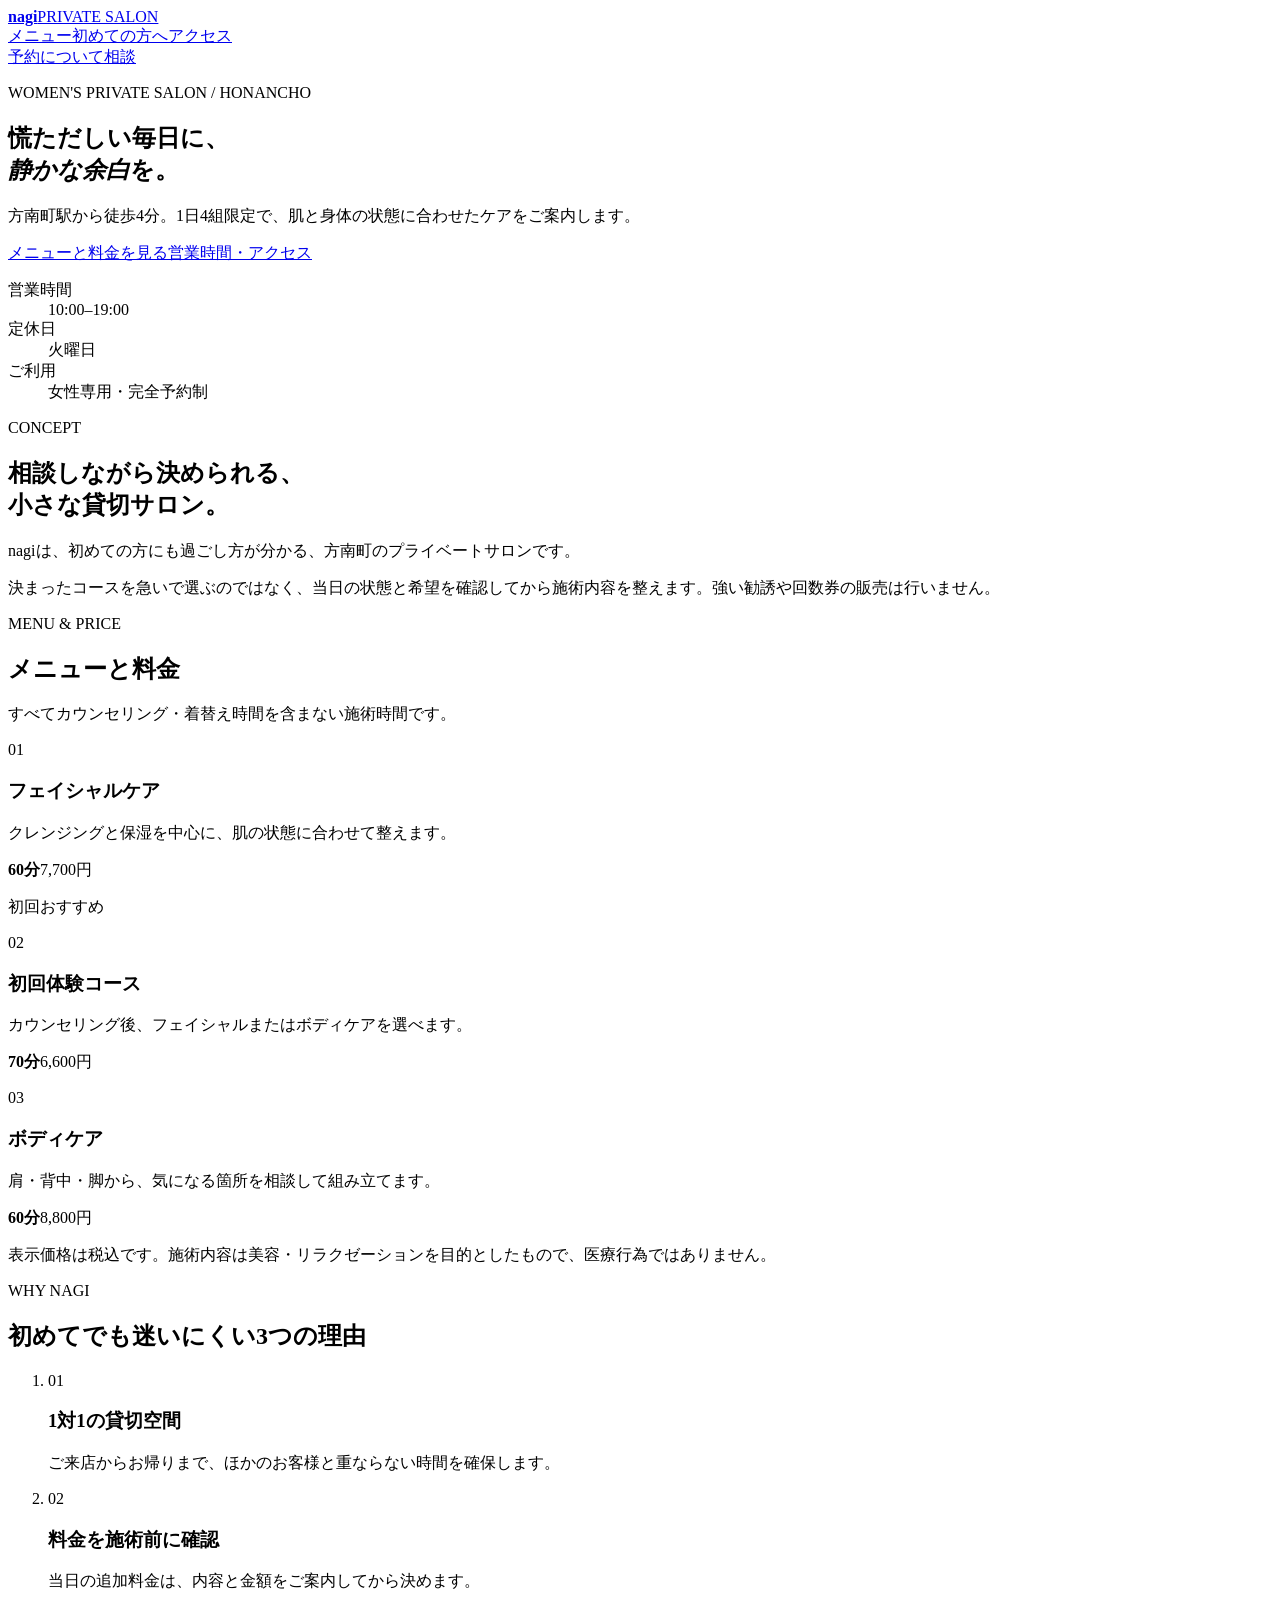
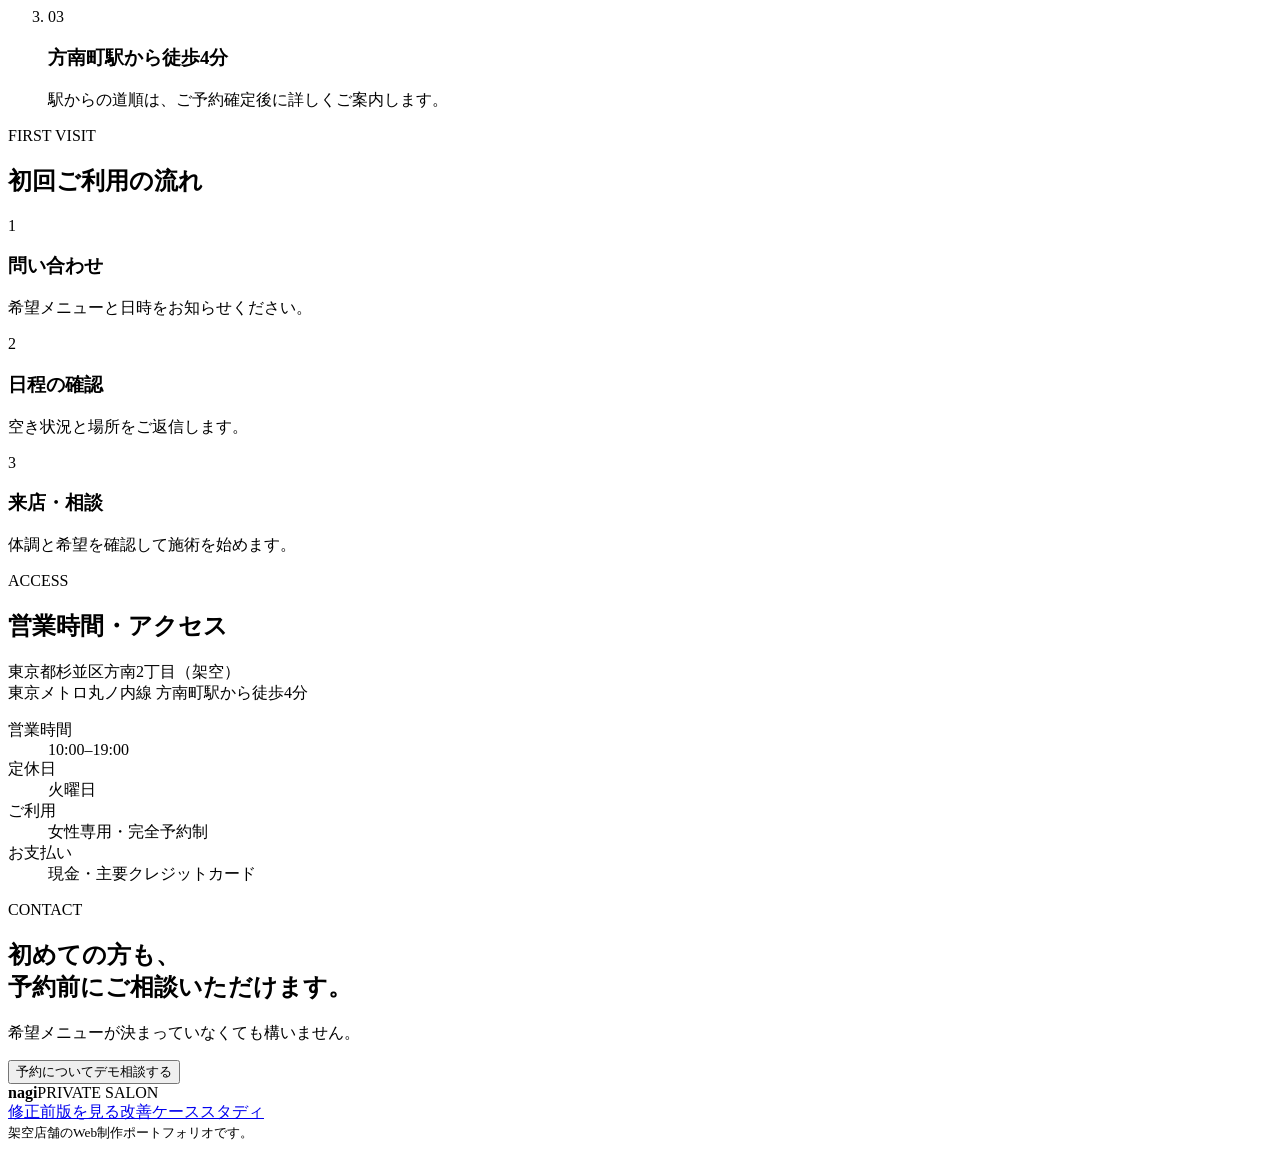
==== index.html @ 30ac1505 "Add index.html" ====
<!doctype html>
<html lang="ja">
<head>
  <meta charset="utf-8">
  <meta name="viewport" content="width=device-width,initial-scale=1">
  <meta name="description" content="方南町の女性専用プライベートサロン nagi。フェイシャルとボディケアを完全予約制で提供する架空店舗サイトです。">
  <title>nagi｜方南町のプライベートサロン</title>
  <link rel="stylesheet" href="style.css">
</head>
<body>
  <header class="site-header">
    <a class="logo" href="#top"><strong>nagi</strong><span>PRIVATE SALON</span></a>
    <nav aria-label="メインメニュー"><a href="#menu">メニュー</a><a href="#first">初めての方へ</a><a href="#access">アクセス</a></nav>
    <a class="header-cta" href="#contact">予約について相談</a>
  </header>

  <main id="top">
    <section class="hero">
      <div class="hero-copy">
        <p class="eyebrow">WOMEN'S PRIVATE SALON / HONANCHO</p>
        <h1>慌ただしい毎日に、<br><em>静かな余白</em>を。</h1>
        <p class="hero-lead">方南町駅から徒歩4分。1日4組限定で、肌と身体の状態に合わせたケアをご案内します。</p>
        <div class="hero-actions"><a class="button primary" href="#menu">メニューと料金を見る</a><a class="text-link" href="#access">営業時間・アクセス</a></div>
        <dl class="quick-info"><div><dt>営業時間</dt><dd>10:00–19:00</dd></div><div><dt>定休日</dt><dd>火曜日</dd></div><div><dt>ご利用</dt><dd>女性専用・完全予約制</dd></div></dl>
      </div>
      <div class="hero-art" role="img" aria-label="柔らかな布と植物をイメージした抽象的な装飾"><span class="leaf leaf-a"></span><span class="leaf leaf-b"></span><span class="sun"></span></div>
    </section>

    <section class="section intro" id="concept">
      <div><p class="section-label">CONCEPT</p><h2>相談しながら決められる、<br>小さな貸切サロン。</h2></div>
      <div><p class="lead">nagiは、初めての方にも過ごし方が分かる、方南町のプライベートサロンです。</p><p>決まったコースを急いで選ぶのではなく、当日の状態と希望を確認してから施術内容を整えます。強い勧誘や回数券の販売は行いません。</p></div>
    </section>

    <section class="section menu-section" id="menu">
      <div class="section-head"><p class="section-label">MENU &amp; PRICE</p><h2>メニューと料金</h2><p>すべてカウンセリング・着替え時間を含まない施術時間です。</p></div>
      <div class="menu-grid">
        <article><p class="number">01</p><h3>フェイシャルケア</h3><p>クレンジングと保湿を中心に、肌の状態に合わせて整えます。</p><div class="price"><strong>60分</strong><span>7,700円</span></div></article>
        <article class="featured"><p class="badge">初回おすすめ</p><p class="number">02</p><h3>初回体験コース</h3><p>カウンセリング後、フェイシャルまたはボディケアを選べます。</p><div class="price"><strong>70分</strong><span>6,600円</span></div></article>
        <article><p class="number">03</p><h3>ボディケア</h3><p>肩・背中・脚から、気になる箇所を相談して組み立てます。</p><div class="price"><strong>60分</strong><span>8,800円</span></div></article>
      </div>
      <p class="note">表示価格は税込です。施術内容は美容・リラクゼーションを目的としたもので、医療行為ではありません。</p>
    </section>

    <section class="section reasons" id="reasons">
      <div class="section-head"><p class="section-label">WHY NAGI</p><h2>初めてでも迷いにくい3つの理由</h2></div>
      <ol><li><span>01</span><div><h3>1対1の貸切空間</h3><p>ご来店からお帰りまで、ほかのお客様と重ならない時間を確保します。</p></div></li><li><span>02</span><div><h3>料金を施術前に確認</h3><p>当日の追加料金は、内容と金額をご案内してから決めます。</p></div></li><li><span>03</span><div><h3>方南町駅から徒歩4分</h3><p>駅からの道順は、ご予約確定後に詳しくご案内します。</p></div></li></ol>
    </section>

    <section class="section first" id="first">
      <div class="section-head"><p class="section-label">FIRST VISIT</p><h2>初回ご利用の流れ</h2></div>
      <div class="steps"><article><span>1</span><h3>問い合わせ</h3><p>希望メニューと日時をお知らせください。</p></article><article><span>2</span><h3>日程の確認</h3><p>空き状況と場所をご返信します。</p></article><article><span>3</span><h3>来店・相談</h3><p>体調と希望を確認して施術を始めます。</p></article></div>
    </section>

    <section class="section access" id="access">
      <div><p class="section-label">ACCESS</p><h2>営業時間・アクセス</h2><p>東京都杉並区方南2丁目（架空）<br>東京メトロ丸ノ内線 方南町駅から徒歩4分</p></div>
      <dl><div><dt>営業時間</dt><dd>10:00–19:00</dd></div><div><dt>定休日</dt><dd>火曜日</dd></div><div><dt>ご利用</dt><dd>女性専用・完全予約制</dd></div><div><dt>お支払い</dt><dd>現金・主要クレジットカード</dd></div></dl>
    </section>

    <section class="contact" id="contact">
      <p class="section-label">CONTACT</p><h2>初めての方も、<br>予約前にご相談いただけます。</h2><p>希望メニューが決まっていなくても構いません。</p><button type="button" class="button primary" onclick="document.getElementById('demo-note').hidden=false">予約についてデモ相談する</button><p id="demo-note" class="demo-note" hidden>これはポートフォリオ用のデモです。送信・保存・予約確定は行われません。</p>
    </section>
  </main>
  <footer><div><strong>nagi</strong><span>PRIVATE SALON</span></div><nav aria-label="制作ページ"><a href="before/">修正前版を見る</a><a href="case-study.html">改善ケーススタディ</a></nav><small>架空店舗のWeb制作ポートフォリオです。</small></footer>
</body>
</html>
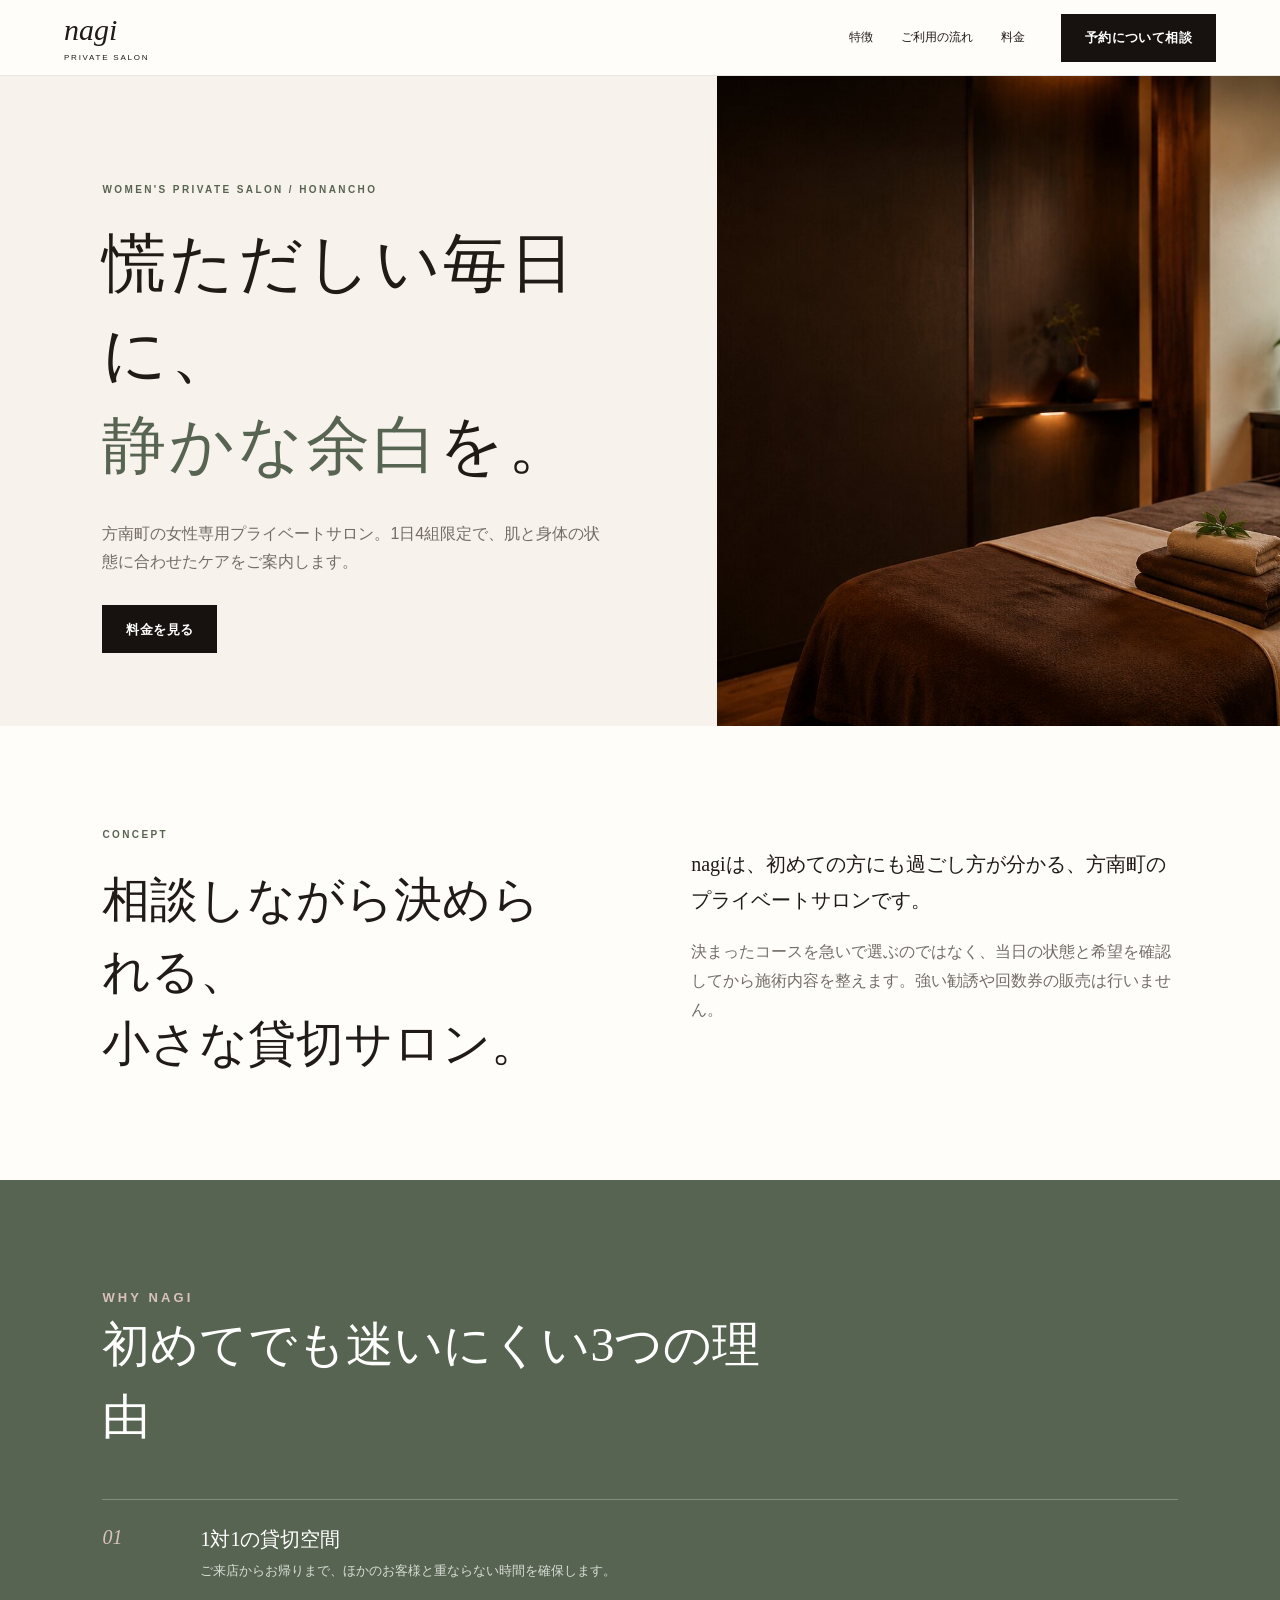
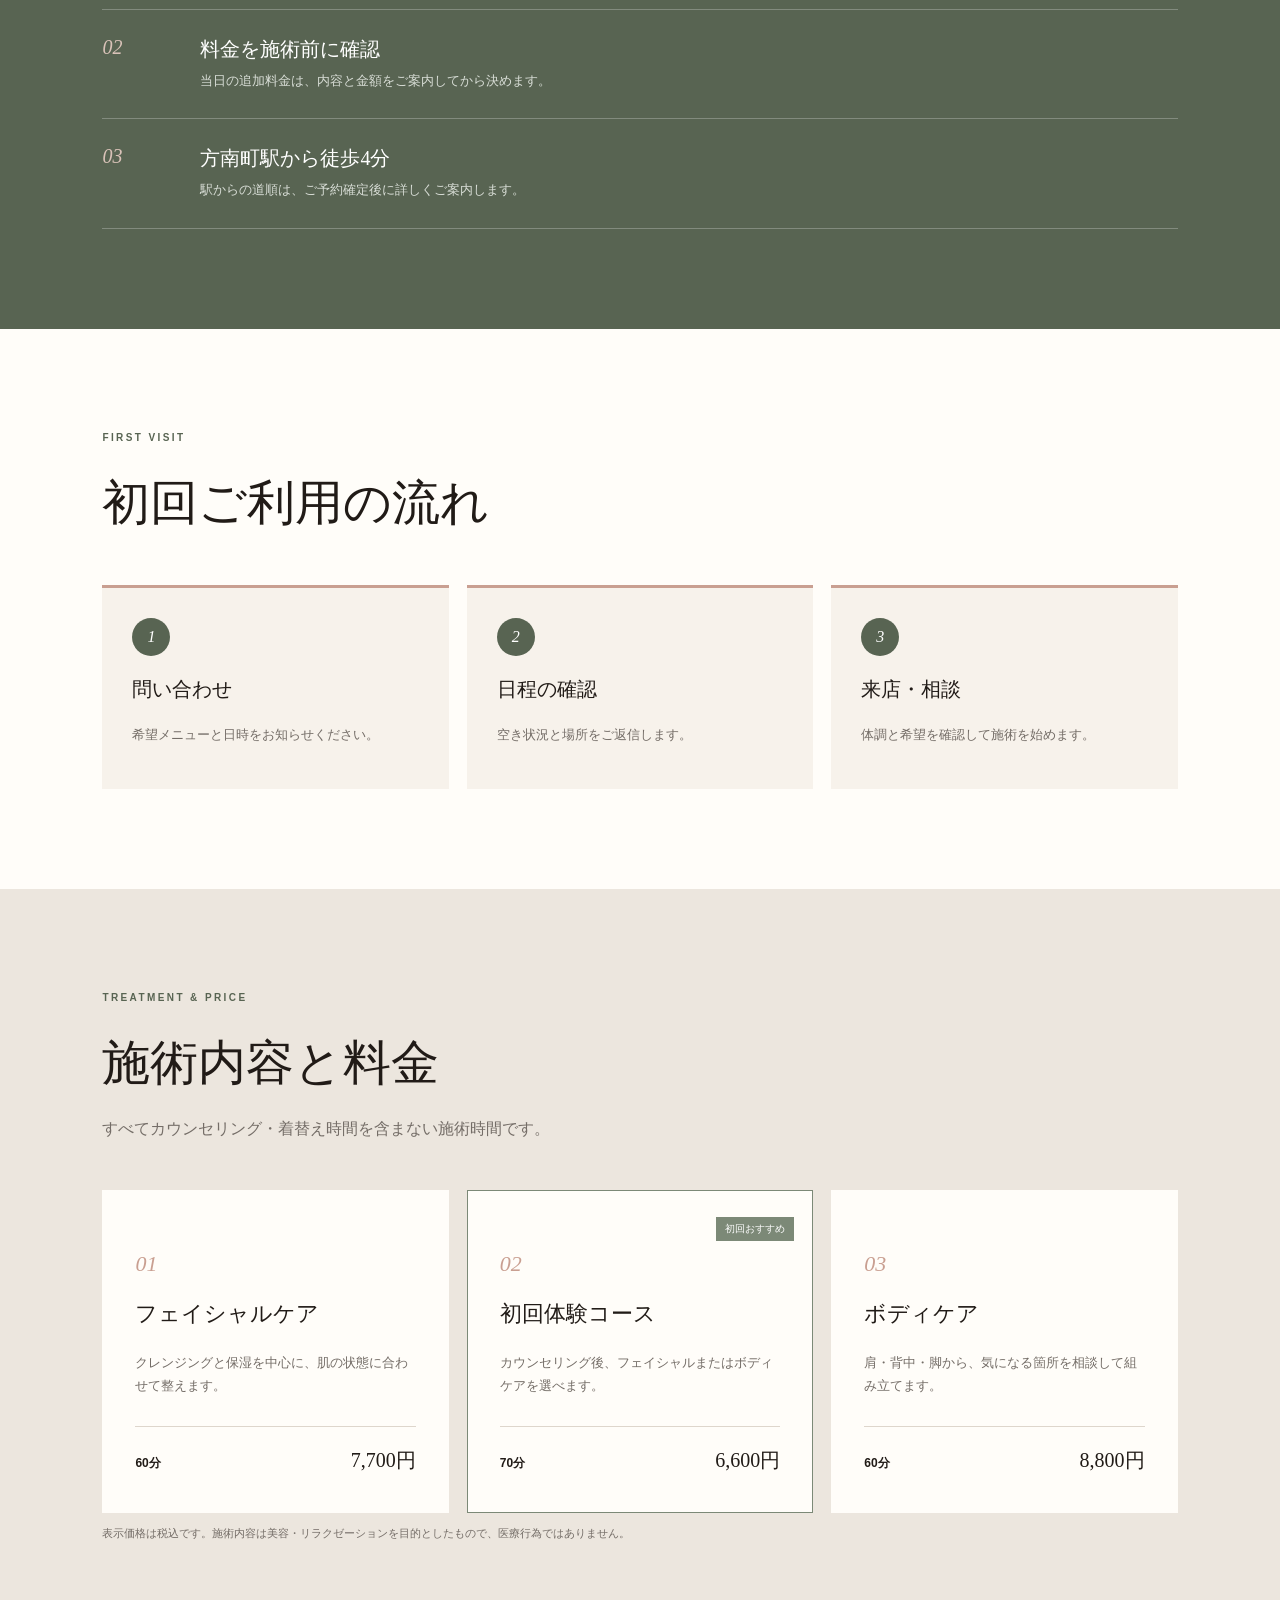
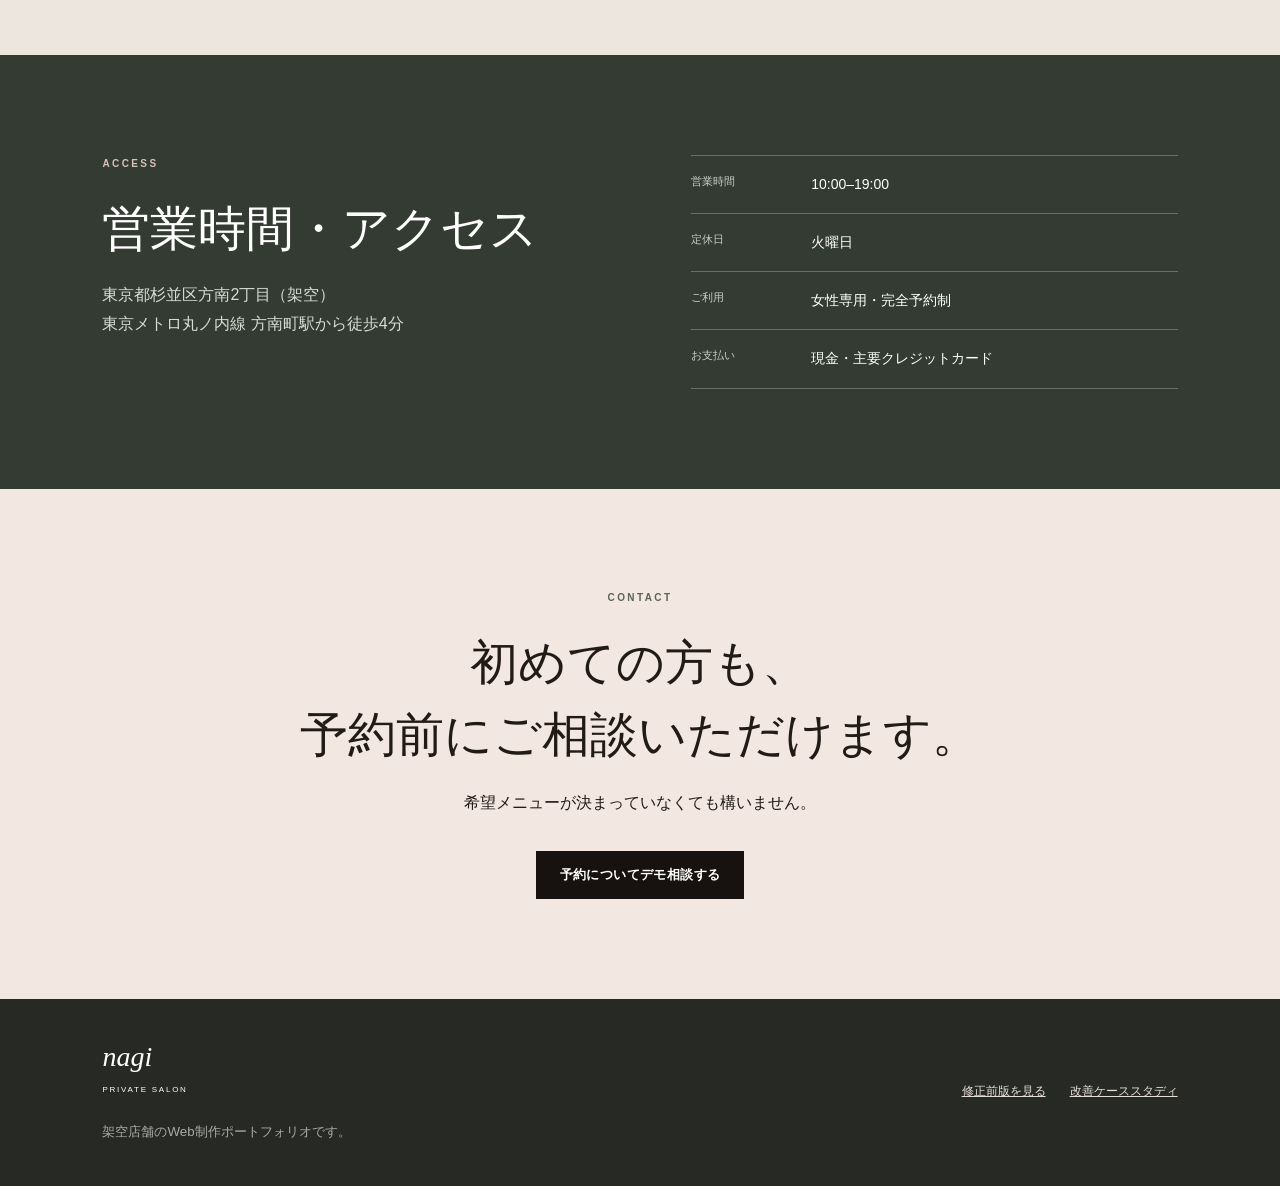
==== commit 26aff7c2: "Refine hero and page flow" ====
--- a/index.html
+++ b/index.html
@@ -10,7 +10,7 @@
 <body>
   <header class="site-header">
     <a class="logo" href="#top"><strong>nagi</strong><span>PRIVATE SALON</span></a>
-    <nav aria-label="メインメニュー"><a href="#menu">メニュー</a><a href="#first">初めての方へ</a><a href="#access">アクセス</a></nav>
+    <nav aria-label="ページ内メニュー"><a href="#reasons">特徴</a><a href="#first">ご利用の流れ</a><a href="#menu">料金</a></nav>
     <a class="header-cta" href="#contact">予約について相談</a>
   </header>
 
@@ -19,26 +19,15 @@
       <div class="hero-copy">
         <p class="eyebrow">WOMEN'S PRIVATE SALON / HONANCHO</p>
         <h1>慌ただしい毎日に、<br><em>静かな余白</em>を。</h1>
-        <p class="hero-lead">方南町駅から徒歩4分。1日4組限定で、肌と身体の状態に合わせたケアをご案内します。</p>
-        <div class="hero-actions"><a class="button primary" href="#menu">メニューと料金を見る</a><a class="text-link" href="#access">営業時間・アクセス</a></div>
-        <dl class="quick-info"><div><dt>営業時間</dt><dd>10:00–19:00</dd></div><div><dt>定休日</dt><dd>火曜日</dd></div><div><dt>ご利用</dt><dd>女性専用・完全予約制</dd></div></dl>
+        <p class="hero-lead">方南町の女性専用プライベートサロン。1日4組限定で、肌と身体の状態に合わせたケアをご案内します。</p>
+        <div class="hero-actions"><a class="button primary" href="#menu">料金を見る</a></div>
       </div>
-      <div class="hero-art" role="img" aria-label="柔らかな布と植物をイメージした抽象的な装飾"><span class="leaf leaf-a"></span><span class="leaf leaf-b"></span><span class="sun"></span></div>
+      <div class="hero-art" role="img" aria-label="濃い茶色を基調とした、施術ベッドのある静かな個室サロン"></div>
     </section>
 
     <section class="section intro" id="concept">
       <div><p class="section-label">CONCEPT</p><h2>相談しながら決められる、<br>小さな貸切サロン。</h2></div>
       <div><p class="lead">nagiは、初めての方にも過ごし方が分かる、方南町のプライベートサロンです。</p><p>決まったコースを急いで選ぶのではなく、当日の状態と希望を確認してから施術内容を整えます。強い勧誘や回数券の販売は行いません。</p></div>
-    </section>
-
-    <section class="section menu-section" id="menu">
-      <div class="section-head"><p class="section-label">MENU &amp; PRICE</p><h2>メニューと料金</h2><p>すべてカウンセリング・着替え時間を含まない施術時間です。</p></div>
-      <div class="menu-grid">
-        <article><p class="number">01</p><h3>フェイシャルケア</h3><p>クレンジングと保湿を中心に、肌の状態に合わせて整えます。</p><div class="price"><strong>60分</strong><span>7,700円</span></div></article>
-        <article class="featured"><p class="badge">初回おすすめ</p><p class="number">02</p><h3>初回体験コース</h3><p>カウンセリング後、フェイシャルまたはボディケアを選べます。</p><div class="price"><strong>70分</strong><span>6,600円</span></div></article>
-        <article><p class="number">03</p><h3>ボディケア</h3><p>肩・背中・脚から、気になる箇所を相談して組み立てます。</p><div class="price"><strong>60分</strong><span>8,800円</span></div></article>
-      </div>
-      <p class="note">表示価格は税込です。施術内容は美容・リラクゼーションを目的としたもので、医療行為ではありません。</p>
     </section>
 
     <section class="section reasons" id="reasons">
@@ -49,6 +38,16 @@
     <section class="section first" id="first">
       <div class="section-head"><p class="section-label">FIRST VISIT</p><h2>初回ご利用の流れ</h2></div>
       <div class="steps"><article><span>1</span><h3>問い合わせ</h3><p>希望メニューと日時をお知らせください。</p></article><article><span>2</span><h3>日程の確認</h3><p>空き状況と場所をご返信します。</p></article><article><span>3</span><h3>来店・相談</h3><p>体調と希望を確認して施術を始めます。</p></article></div>
+    </section>
+
+    <section class="section menu-section" id="menu">
+      <div class="section-head"><p class="section-label">TREATMENT &amp; PRICE</p><h2>施術内容と料金</h2><p>すべてカウンセリング・着替え時間を含まない施術時間です。</p></div>
+      <div class="menu-grid">
+        <article><p class="number">01</p><h3>フェイシャルケア</h3><p>クレンジングと保湿を中心に、肌の状態に合わせて整えます。</p><div class="price"><strong>60分</strong><span>7,700円</span></div></article>
+        <article class="featured"><p class="badge">初回おすすめ</p><p class="number">02</p><h3>初回体験コース</h3><p>カウンセリング後、フェイシャルまたはボディケアを選べます。</p><div class="price"><strong>70分</strong><span>6,600円</span></div></article>
+        <article><p class="number">03</p><h3>ボディケア</h3><p>肩・背中・脚から、気になる箇所を相談して組み立てます。</p><div class="price"><strong>60分</strong><span>8,800円</span></div></article>
+      </div>
+      <p class="note">表示価格は税込です。施術内容は美容・リラクゼーションを目的としたもので、医療行為ではありません。</p>
     </section>
 
     <section class="section access" id="access">
--- a/style.css
+++ b/style.css
@@ -0,0 +1,113 @@
+:root{--ink:#211b17;--cream:#f7f2eb;--paper:#fffdf9;--sage:#7c8977;--sage-dark:#586452;--rose:#c99f91;--line:#ded6cc;--muted:#746d67;--black:#17120f}
+*{box-sizing:border-box}
+html{scroll-behavior:smooth}
+body{margin:0;color:var(--ink);background:var(--paper);font-family:-apple-system,BlinkMacSystemFont,"Hiragino Sans","Yu Gothic",sans-serif;line-height:1.8}
+a{color:inherit}
+.site-header{height:76px;padding:0 5vw;display:flex;align-items:center;gap:36px;border-bottom:1px solid rgba(47,42,39,.1);background:rgba(255,253,249,.94);position:relative;z-index:10}
+.logo{text-decoration:none;line-height:1}
+.logo strong{display:block;font:italic 30px Georgia,serif}
+.logo span,footer span{font-size:8px;letter-spacing:.22em}
+.site-header nav{display:flex;gap:28px;margin-left:auto}
+.site-header nav a{text-decoration:none;font-size:12px}
+.header-cta,.button{display:inline-flex;align-items:center;justify-content:center;min-height:48px;padding:12px 24px;border:0;text-decoration:none;font-weight:700;font-size:13px;letter-spacing:.03em;cursor:pointer}
+.header-cta{background:var(--black);color:#fff}
+.hero{min-height:650px;display:grid;grid-template-columns:56% 44%;background:var(--cream)}
+.hero-copy{padding:105px 8vw 72px}
+.eyebrow,.section-label{margin:0 0 20px;color:var(--sage-dark);font-size:10px;font-weight:700;letter-spacing:.24em}
+.hero h1{margin:0;font:400 clamp(40px,5vw,68px)/1.42 Georgia,"Yu Mincho",serif;letter-spacing:.04em}
+.hero h1 em{color:var(--sage-dark);font-style:normal}
+.hero-lead{max-width:610px;margin:28px 0;color:var(--muted)}
+.hero-actions{display:flex;align-items:center;gap:24px}
+.primary{background:var(--black);color:#fff}
+.primary:hover{background:#000}
+.primary:focus-visible,.header-cta:focus-visible{outline:3px solid var(--rose);outline-offset:3px}
+.text-link{font-size:13px;text-underline-offset:5px}
+.quick-info{display:flex;gap:0;margin:50px 0 0;border-top:1px solid var(--line)}
+.quick-info div{padding:18px 28px 0 0;margin-right:28px;border-right:1px solid var(--line)}
+.quick-info div:last-child{border:0}
+.quick-info dt{font-size:10px;color:var(--muted)}
+.quick-info dd{margin:2px 0;font-size:13px;font-weight:700}
+.hero-art{position:relative;overflow:hidden;background:#2a160d url("assets/hero-salon-v2.jpg") center/cover no-repeat}
+.section{padding:100px 8vw}
+.intro{display:grid;grid-template-columns:1fr 1fr;gap:8vw;background:var(--paper)}
+h2{margin:0;font:400 clamp(31px,4vw,48px)/1.5 Georgia,"Yu Mincho",serif}
+.intro .lead{font-size:20px;font-family:Georgia,"Yu Mincho",serif}
+.intro p:last-child{color:var(--muted)}
+.section-head{max-width:700px;margin-bottom:46px}
+.section-head>p:last-child{color:var(--muted)}
+.menu-section{background:#ece6de}
+.menu-grid{display:grid;grid-template-columns:repeat(3,1fr);gap:18px}
+.menu-grid article{position:relative;background:var(--paper);padding:38px 32px;border:1px solid transparent}
+.menu-grid article.featured{border-color:var(--sage)}
+.number{color:var(--rose);font:italic 22px Georgia,serif}
+.menu-grid h3{font:400 22px Georgia,"Yu Mincho",serif}
+.menu-grid article>p:not(.number,.badge){font-size:13px;color:var(--muted)}
+.badge{position:absolute;right:18px;top:16px;background:var(--sage);color:#fff;padding:3px 9px;font-size:10px}
+.price{display:flex;justify-content:space-between;align-items:baseline;margin-top:28px;padding-top:20px;border-top:1px solid var(--line)}
+.price strong{font-size:12px}
+.price span{font:20px Georgia,serif}
+.note{font-size:11px;color:var(--muted)}
+.reasons{background:var(--sage-dark);color:#fff}
+.reasons .section-label{color:#d9c2b8}
+.reasons ol{list-style:none;margin:0;padding:0;border-top:1px solid rgba(255,255,255,.25)}
+.reasons li{display:grid;grid-template-columns:70px 1fr;gap:28px;padding:26px 0;border-bottom:1px solid rgba(255,255,255,.25)}
+.reasons li>span{font:italic 20px Georgia,serif;color:#d9c2b8}
+.reasons h3{margin:0;font:20px Georgia,"Yu Mincho",serif}
+.reasons p{margin:6px 0 0;color:#d8ddd6;font-size:13px}
+.steps{display:grid;grid-template-columns:repeat(3,1fr);gap:18px}
+.steps article{padding:30px;border-top:3px solid var(--rose);background:var(--cream)}
+.steps span{display:grid;place-items:center;width:38px;height:38px;border-radius:50%;background:var(--sage-dark);color:#fff;font:italic 16px Georgia,serif}
+.steps h3{font:20px Georgia,"Yu Mincho",serif}
+.steps p{font-size:13px;color:var(--muted)}
+.access{display:grid;grid-template-columns:1fr 1fr;gap:8vw;background:#343b32;color:#fff}
+.access .section-label{color:#d8c2b8}
+.access p{color:#d7ddd4}
+.access dl{margin:0;border-top:1px solid #697165}
+.access dl div{display:grid;grid-template-columns:120px 1fr;padding:16px 0;border-bottom:1px solid #697165}
+.access dt{font-size:11px;color:#c8d0c4}
+.access dd{margin:0;font-size:14px}
+.contact{text-align:center;padding:100px 20px;background:#f2e7e1}
+.contact h2{margin-bottom:18px}
+.contact .button{margin-top:18px}
+.demo-note{max-width:520px;margin:18px auto 0;padding:12px;background:#fff;font-size:12px}
+.contact button{font-family:inherit}
+footer{padding:42px 8vw;background:#272925;color:#fff;display:grid;grid-template-columns:1fr auto;gap:18px;align-items:end}
+footer strong{display:block;font:italic 28px Georgia,serif}
+footer nav{display:flex;gap:24px}
+footer nav a{font-size:12px;color:#e6ded8}
+footer small{grid-column:1/-1;color:#aaa}
+
+@media(max-width:760px){.site-header{height:auto;min-height:70px;padding:14px 18px;gap:14px;flex-wrap:wrap}
+.logo strong{font-size:25px}
+.site-header nav{order:3;width:100%;justify-content:space-between;gap:12px;border-top:1px solid var(--line);padding-top:10px}
+.site-header nav a{font-size:11px}
+.header-cta{margin-left:auto;min-height:44px;padding:10px 13px;font-size:11px}
+.hero{display:block;min-height:0}
+.hero-copy{padding:70px 22px 55px}
+.hero h1{font-size:39px}
+.hero-lead{font-size:14px}
+.hero-actions{display:block}
+.hero-actions .button{width:auto;min-width:132px;min-height:48px;padding:11px 20px}
+.text-link{display:block;text-align:center;margin-top:16px}
+.quick-info{display:grid;grid-template-columns:1fr 1fr;margin-top:35px}
+.quick-info div{padding:13px 10px 0 0;margin:0 10px 0 0}
+.quick-info div:last-child{grid-column:1/-1;margin-top:12px}
+.hero-art{height:280px}
+.sun{width:190px;height:190px}
+.leaf{height:270px}
+.section{padding:72px 22px}
+.intro,.access{display:block}
+.intro>div+div{margin-top:35px}
+.intro .lead{font-size:18px}
+.section-head{margin-bottom:32px}
+.menu-grid,.steps{display:block}
+.menu-grid article,.steps article{margin-bottom:14px}
+.reasons li{grid-template-columns:42px 1fr;gap:12px}
+.access dl{margin-top:38px}
+.access dl div{grid-template-columns:95px 1fr}
+.contact{padding:72px 22px}
+.contact .button{width:100%;max-width:360px;min-height:52px}
+footer{display:block;padding:38px 22px}
+footer nav{display:grid;gap:10px;margin:24px 0}
+footer small{display:block}
+}
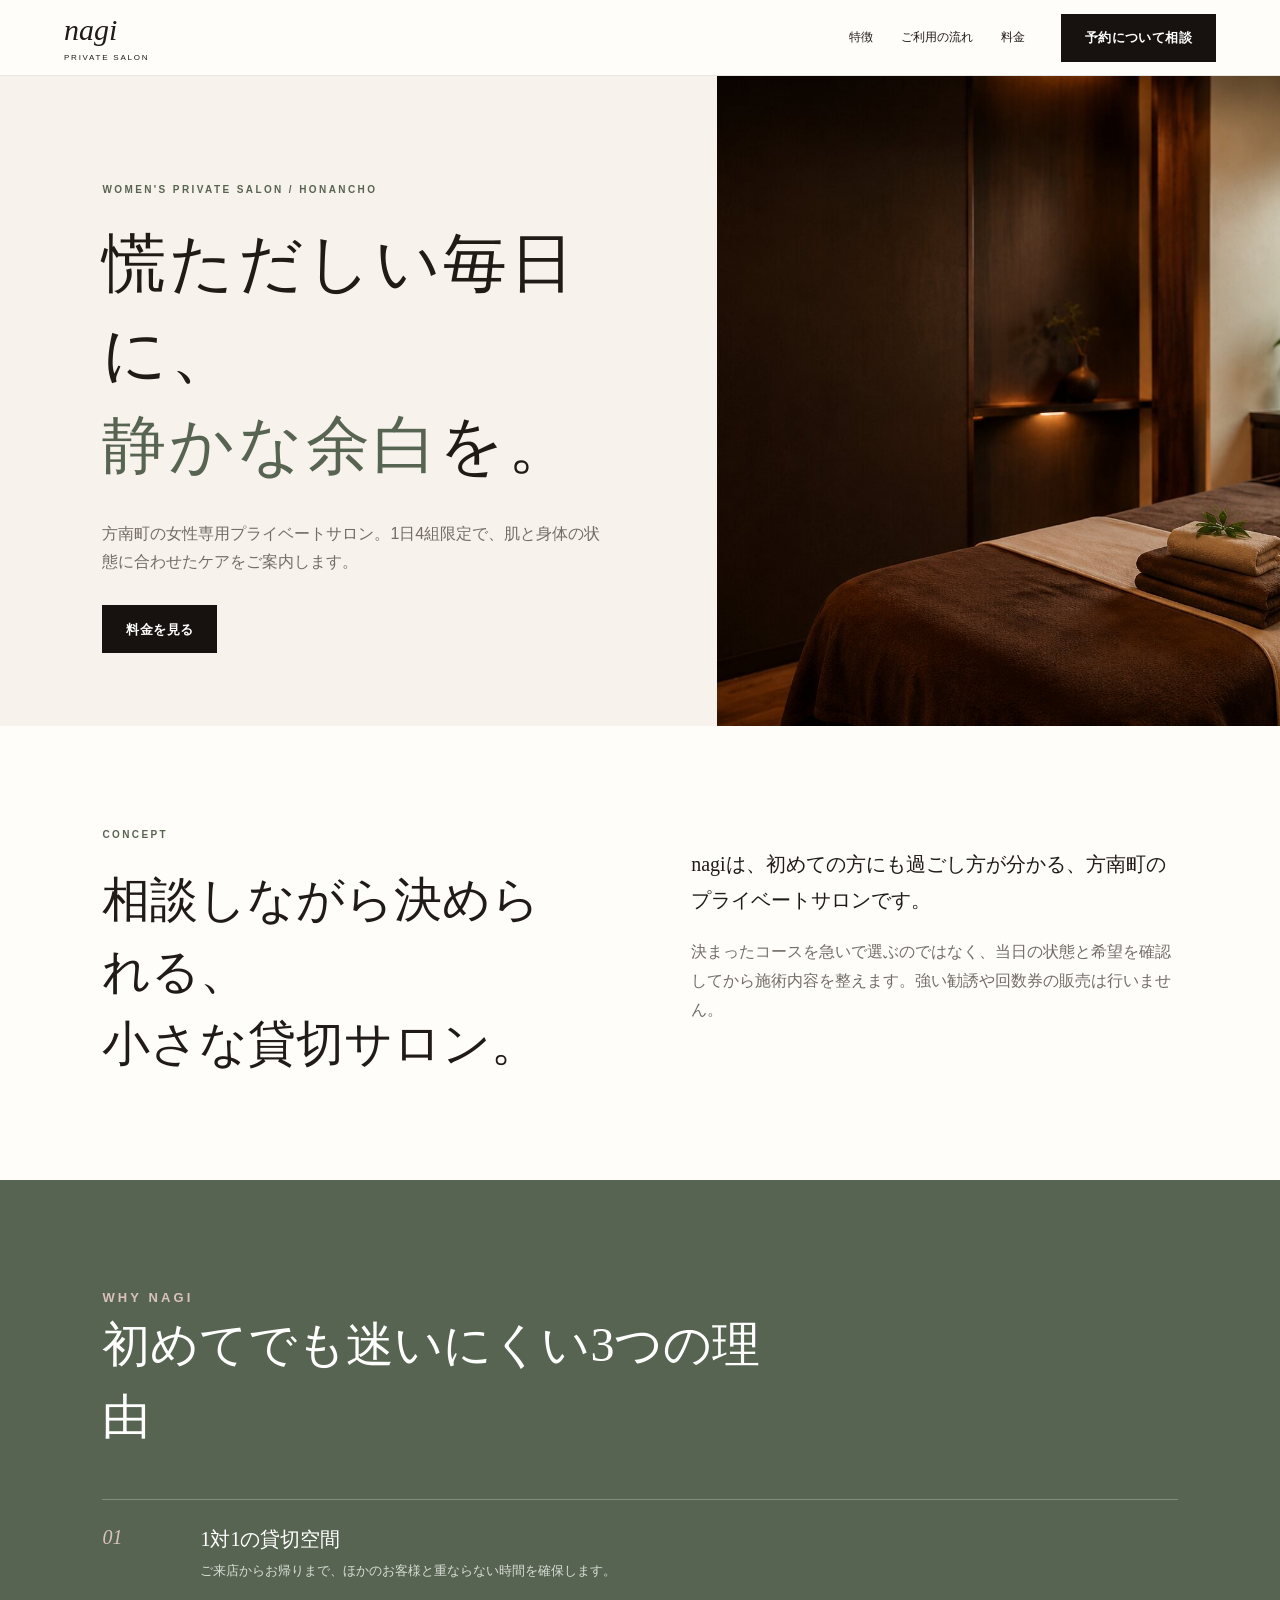
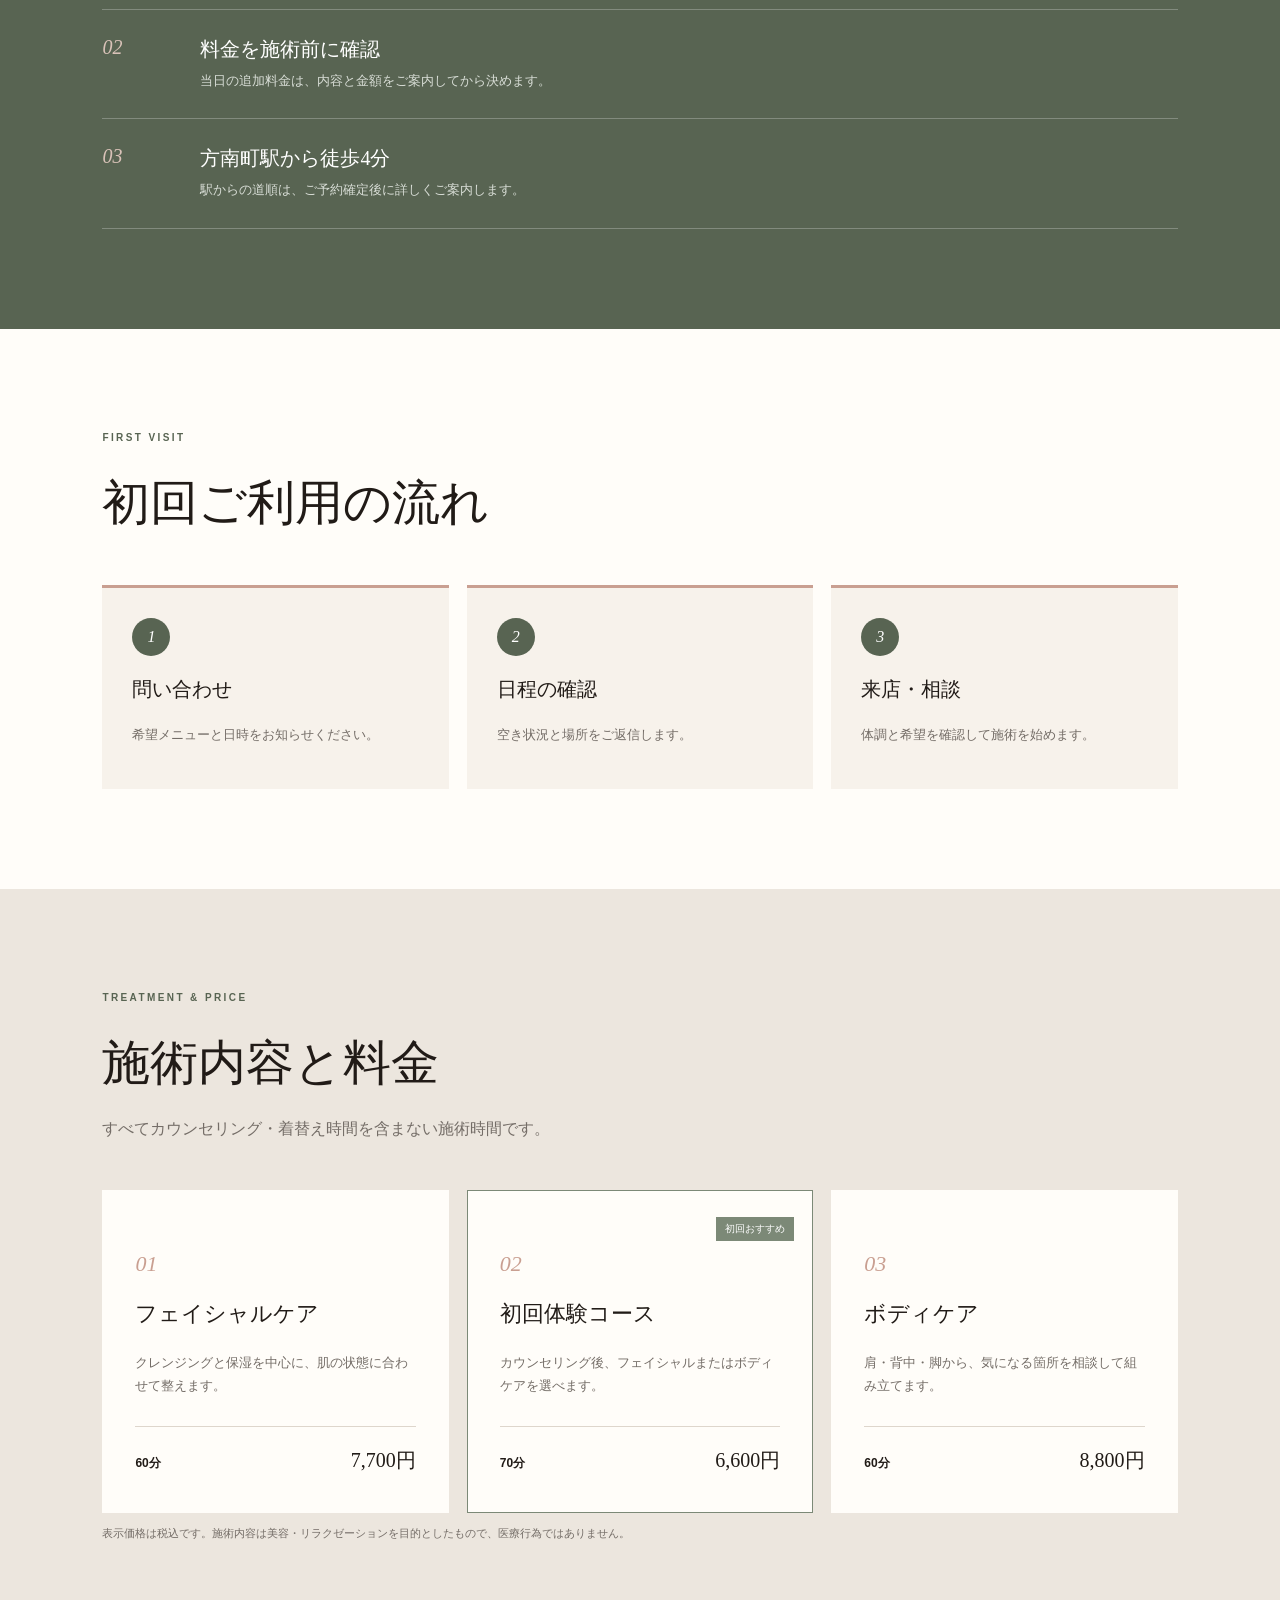
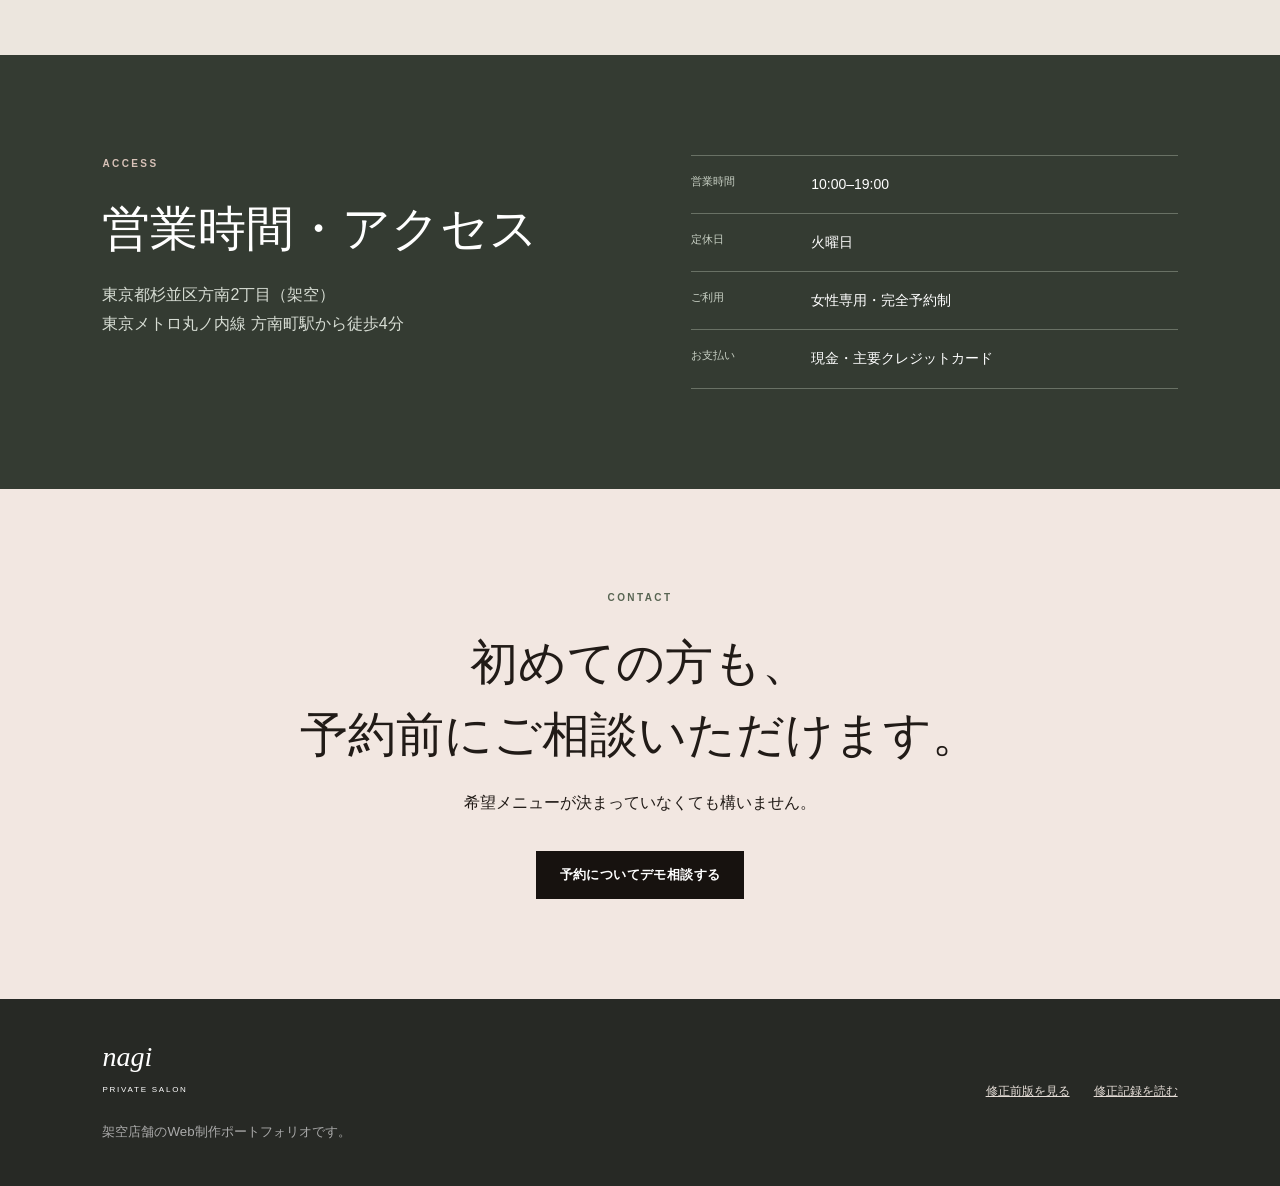
==== commit 68d754c5: "Link text case study" ====
--- a/index.html
+++ b/index.html
@@ -59,6 +59,6 @@
       <p class="section-label">CONTACT</p><h2>初めての方も、<br>予約前にご相談いただけます。</h2><p>希望メニューが決まっていなくても構いません。</p><button type="button" class="button primary" onclick="document.getElementById('demo-note').hidden=false">予約についてデモ相談する</button><p id="demo-note" class="demo-note" hidden>これはポートフォリオ用のデモです。送信・保存・予約確定は行われません。</p>
     </section>
   </main>
-  <footer><div><strong>nagi</strong><span>PRIVATE SALON</span></div><nav aria-label="制作ページ"><a href="before/">修正前版を見る</a><a href="case-study.html">改善ケーススタディ</a></nav><small>架空店舗のWeb制作ポートフォリオです。</small></footer>
+  <footer><div><strong>nagi</strong><span>PRIVATE SALON</span></div><nav aria-label="制作ページ"><a href="before/">修正前版を見る</a><a href="https://github.com/Hiderock61/nagi-salon-portfoli/blob/main/CASE_STUDY.md">修正記録を読む</a></nav><small>架空店舗のWeb制作ポートフォリオです。</small></footer>
 </body>
 </html>
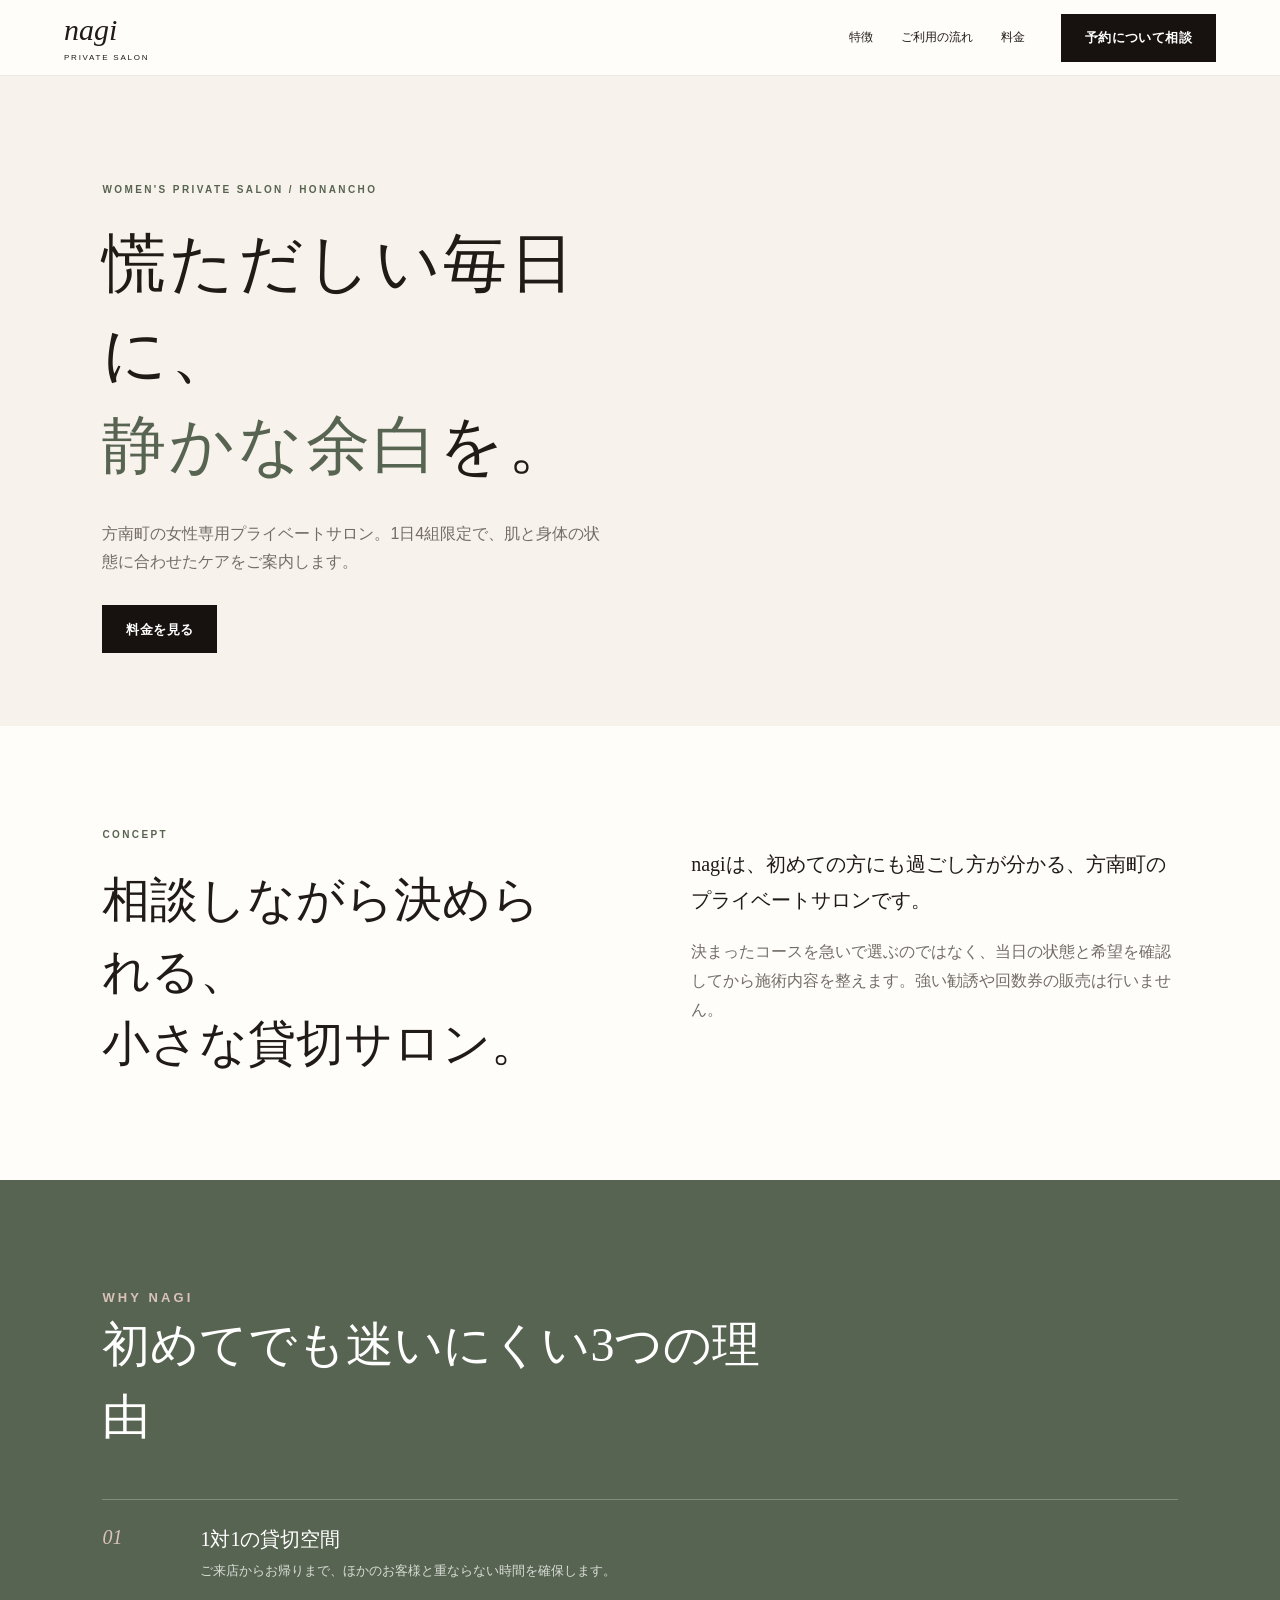
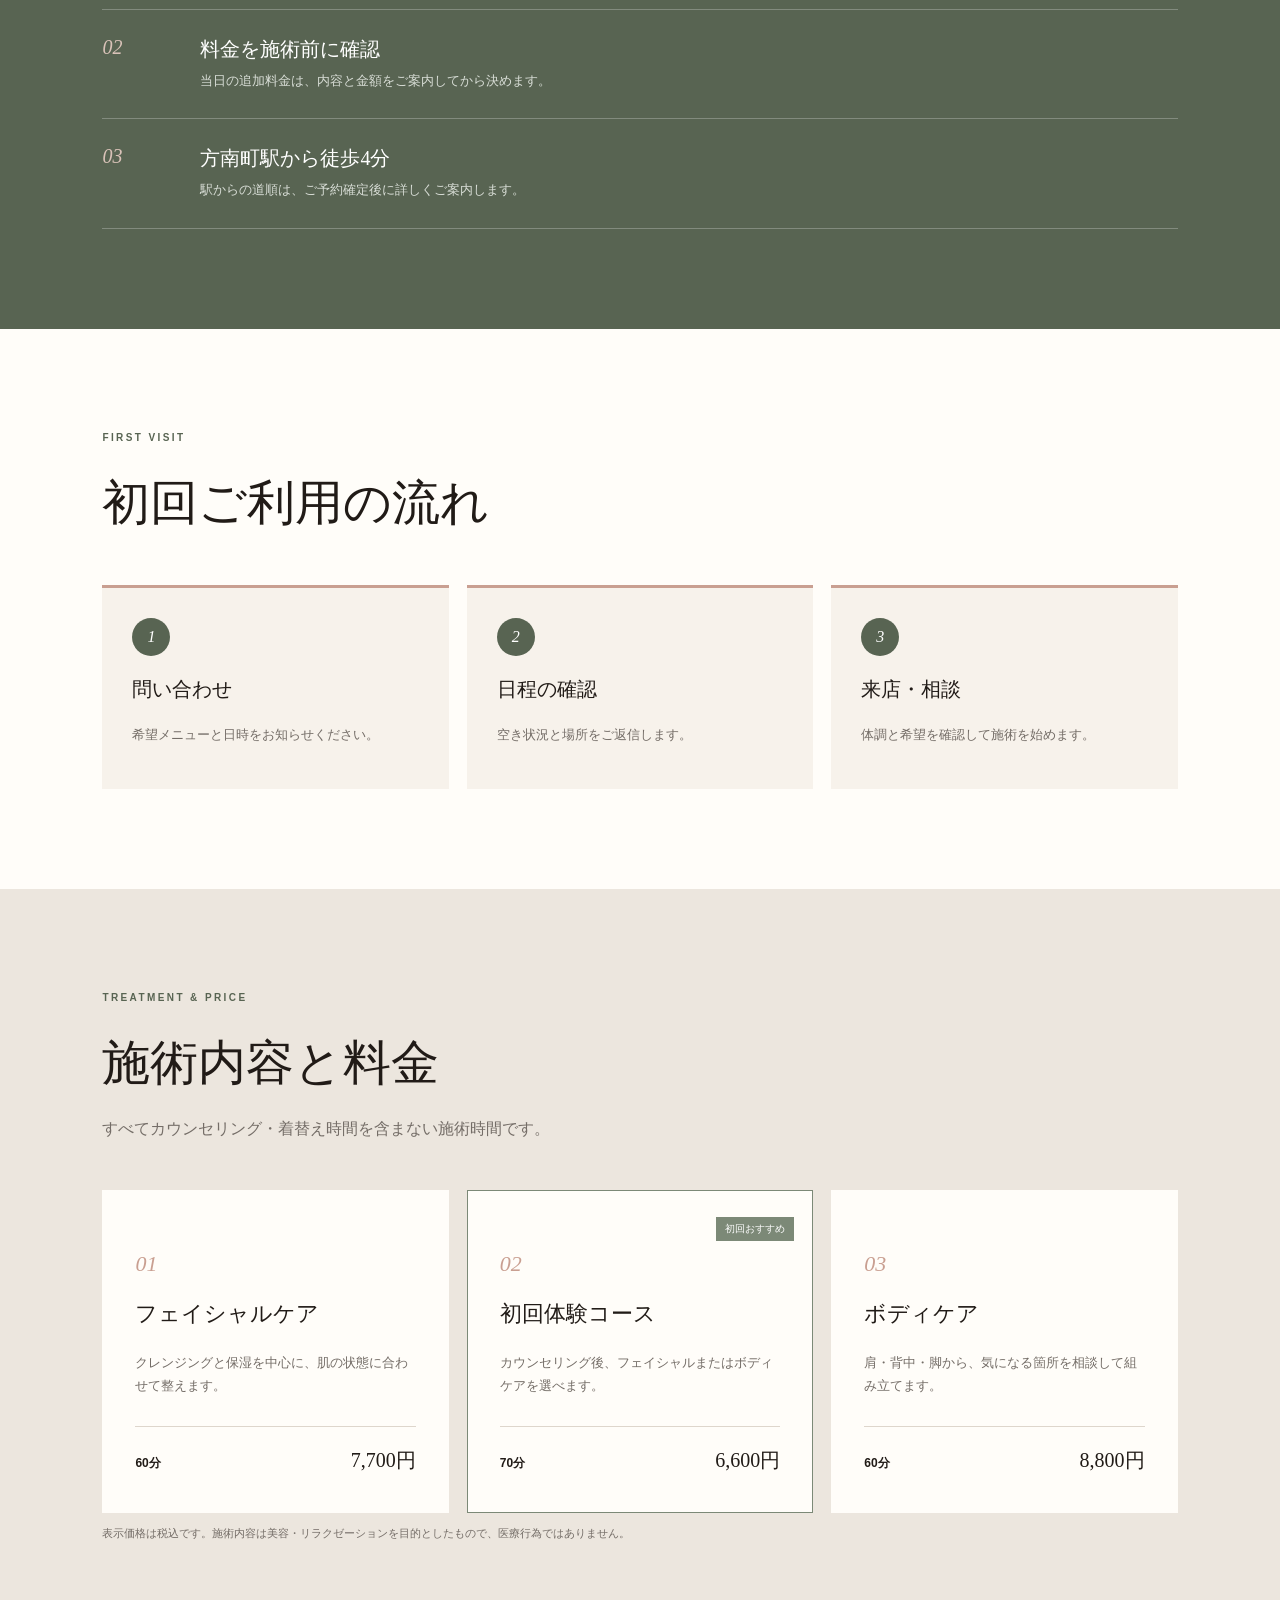
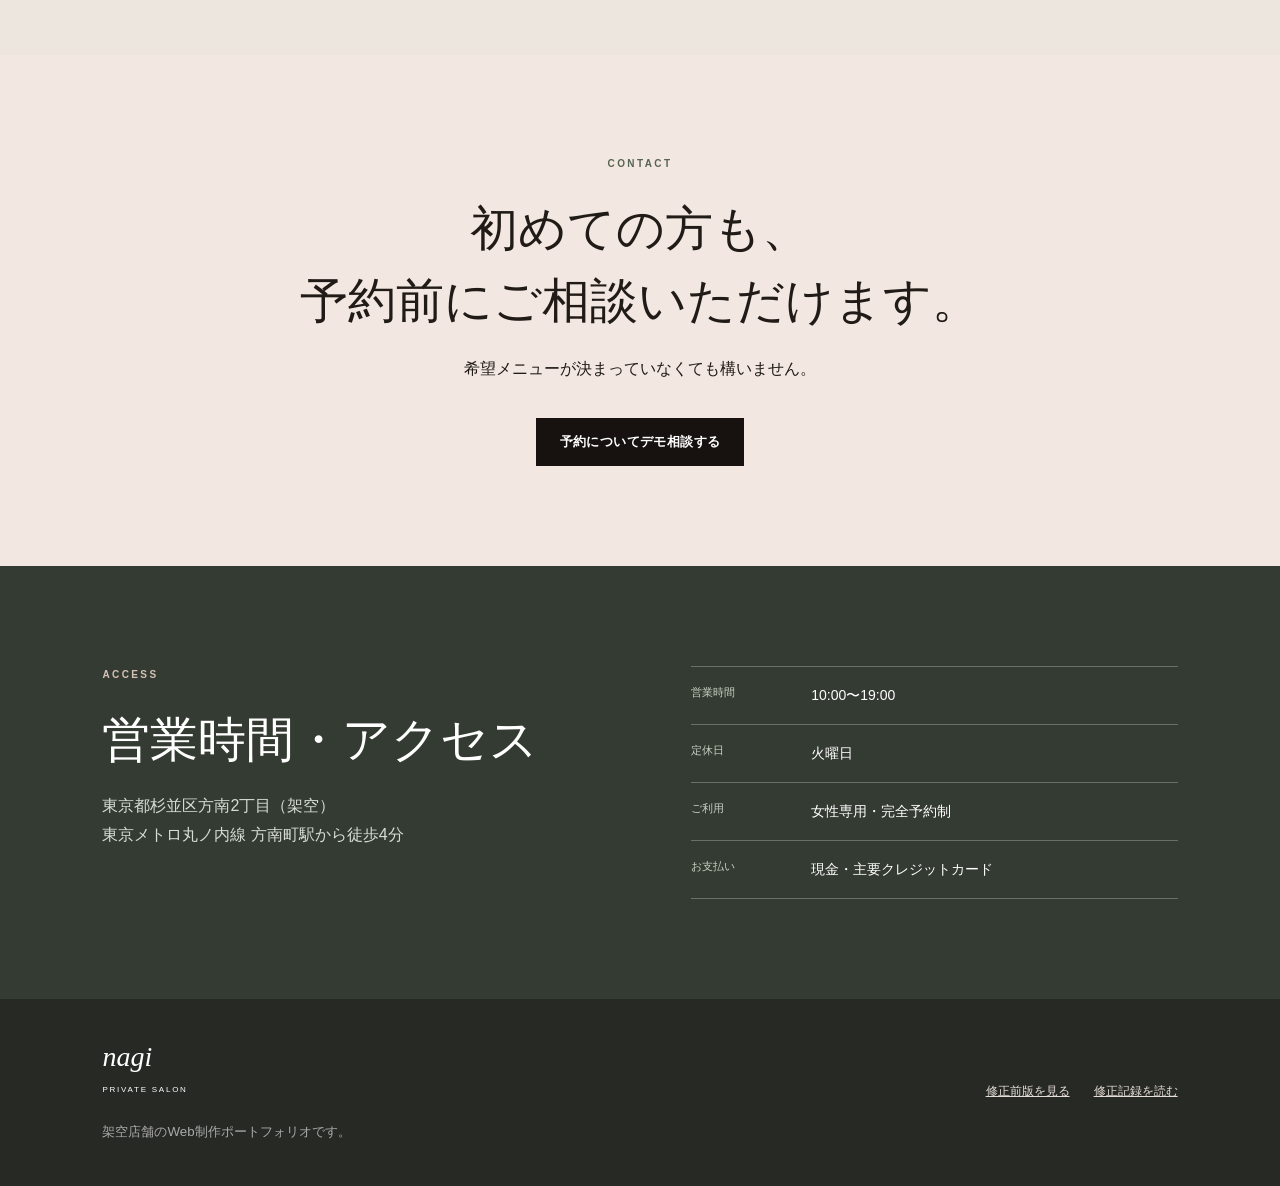
==== commit 8b76a807: "Move access details below contact" ====
--- a/index.html
+++ b/index.html
@@ -15,14 +15,13 @@
   </header>
 
   <main id="top">
-    <section class="hero">
+    <section class="hero" aria-label="静かな個室サロンの施術空間">
       <div class="hero-copy">
         <p class="eyebrow">WOMEN'S PRIVATE SALON / HONANCHO</p>
         <h1>慌ただしい毎日に、<br><em>静かな余白</em>を。</h1>
         <p class="hero-lead">方南町の女性専用プライベートサロン。1日4組限定で、肌と身体の状態に合わせたケアをご案内します。</p>
         <div class="hero-actions"><a class="button primary" href="#menu">料金を見る</a></div>
       </div>
-      <div class="hero-art" role="img" aria-label="濃い茶色を基調とした、施術ベッドのある静かな個室サロン"></div>
     </section>
 
     <section class="section intro" id="concept">
@@ -50,13 +49,13 @@
       <p class="note">表示価格は税込です。施術内容は美容・リラクゼーションを目的としたもので、医療行為ではありません。</p>
     </section>
 
-    <section class="section access" id="access">
-      <div><p class="section-label">ACCESS</p><h2>営業時間・アクセス</h2><p>東京都杉並区方南2丁目（架空）<br>東京メトロ丸ノ内線 方南町駅から徒歩4分</p></div>
-      <dl><div><dt>営業時間</dt><dd>10:00–19:00</dd></div><div><dt>定休日</dt><dd>火曜日</dd></div><div><dt>ご利用</dt><dd>女性専用・完全予約制</dd></div><div><dt>お支払い</dt><dd>現金・主要クレジットカード</dd></div></dl>
+    <section class="contact" id="contact">
+      <p class="section-label">CONTACT</p><h2>初めての方も、<br>予約前にご相談いただけます。</h2><p>希望メニューが決まっていなくても構いません。</p><button type="button" class="button primary" onclick="document.getElementById('demo-note').hidden=false">予約についてデモ相談する</button><p id="demo-note" class="demo-note" hidden>これはポートフォリオ用のデモです。送信・保存・予約確定は行われません。</p>
     </section>
 
-    <section class="contact" id="contact">
-      <p class="section-label">CONTACT</p><h2>初めての方も、<br>予約前にご相談いただけます。</h2><p>希望メニューが決まっていなくても構いません。</p><button type="button" class="button primary" onclick="document.getElementById('demo-note').hidden=false">予約についてデモ相談する</button><p id="demo-note" class="demo-note" hidden>これはポートフォリオ用のデモです。送信・保存・予約確定は行われません。</p>
+    <section class="section access" id="access">
+      <div class="access-copy"><p class="section-label">ACCESS</p><h2>営業時間・アクセス</h2><p>東京都杉並区方南2丁目（架空）<br>東京メトロ丸ノ内線 方南町駅から徒歩4分</p></div>
+      <dl class="store-info" aria-label="店舗情報"><div><dt>営業時間</dt><dd>10:00〜19:00</dd></div><div><dt>定休日</dt><dd>火曜日</dd></div><div><dt>ご利用</dt><dd>女性専用・完全予約制</dd></div><div><dt>お支払い</dt><dd>現金・主要クレジットカード</dd></div></dl>
     </section>
   </main>
   <footer><div><strong>nagi</strong><span>PRIVATE SALON</span></div><nav aria-label="制作ページ"><a href="before/">修正前版を見る</a><a href="https://github.com/Hiderock61/nagi-salon-portfoli/blob/main/CASE_STUDY.md">修正記録を読む</a></nav><small>架空店舗のWeb制作ポートフォリオです。</small></footer>
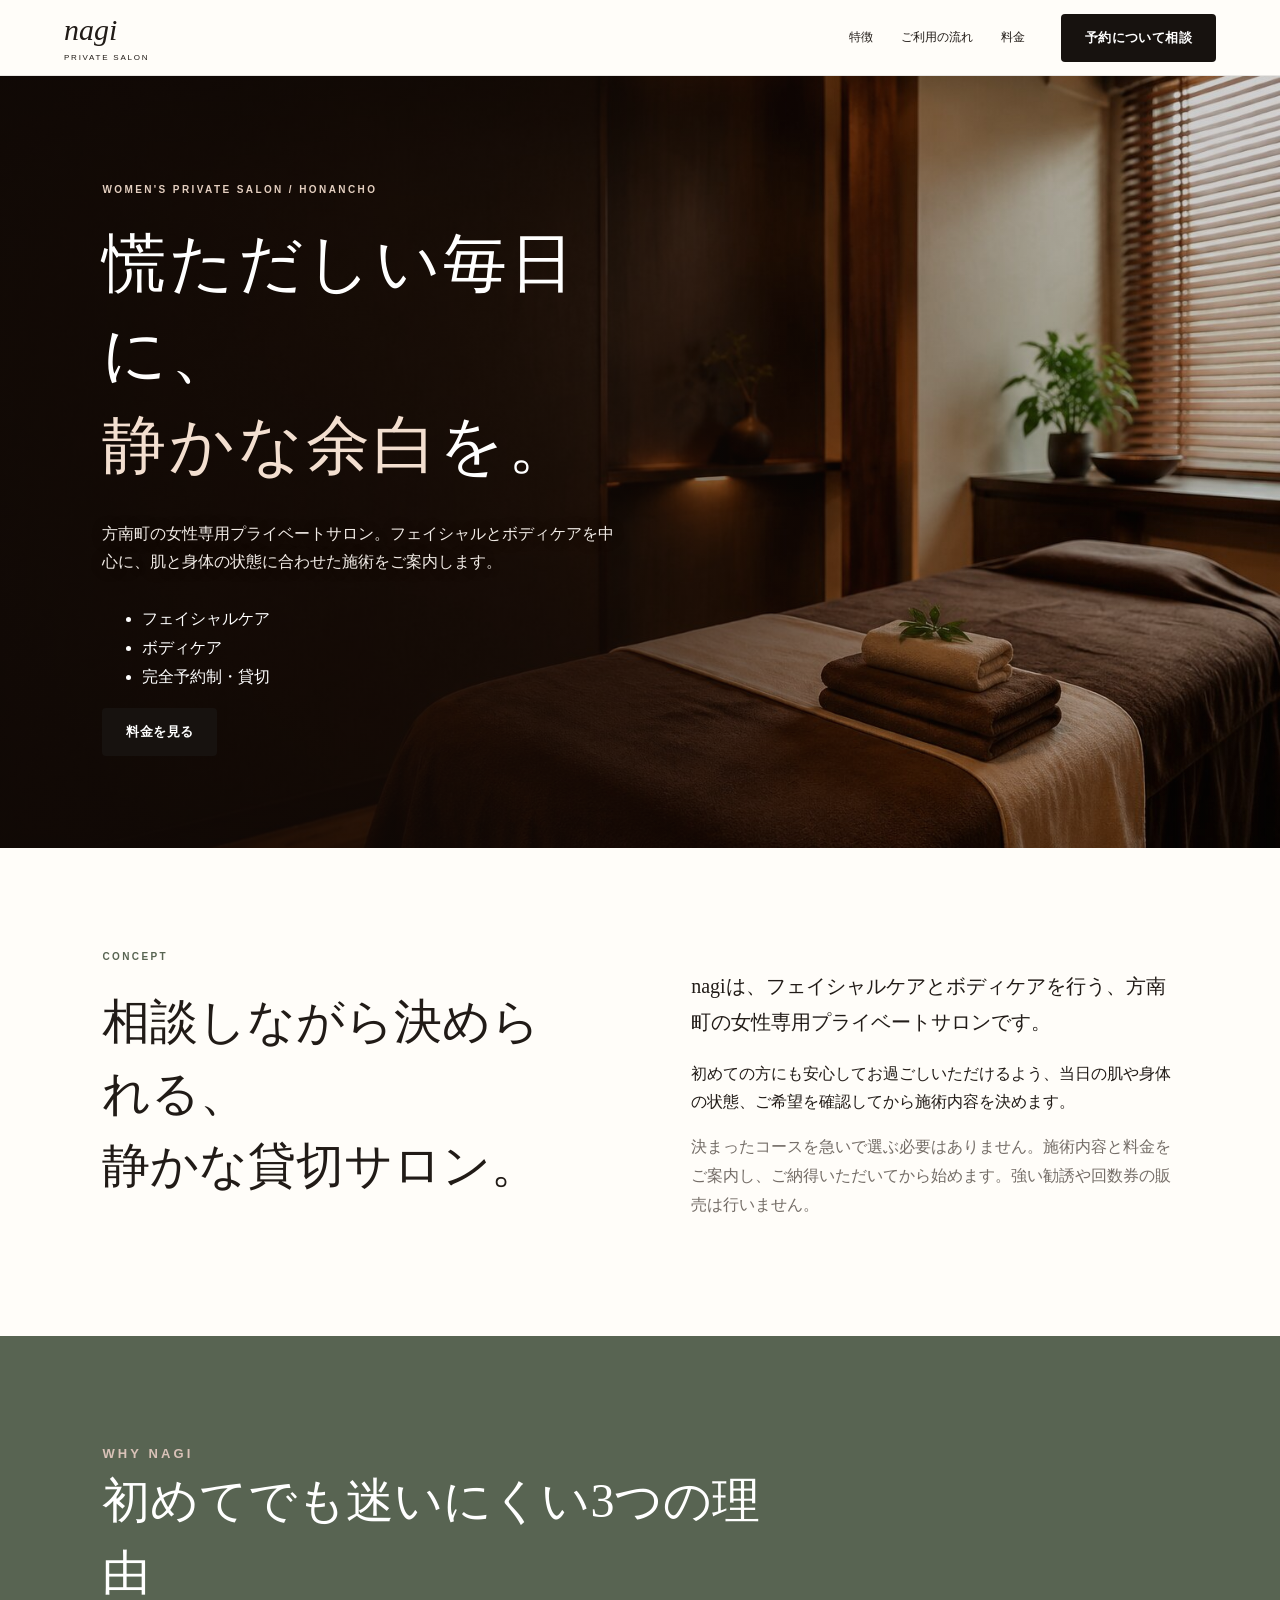
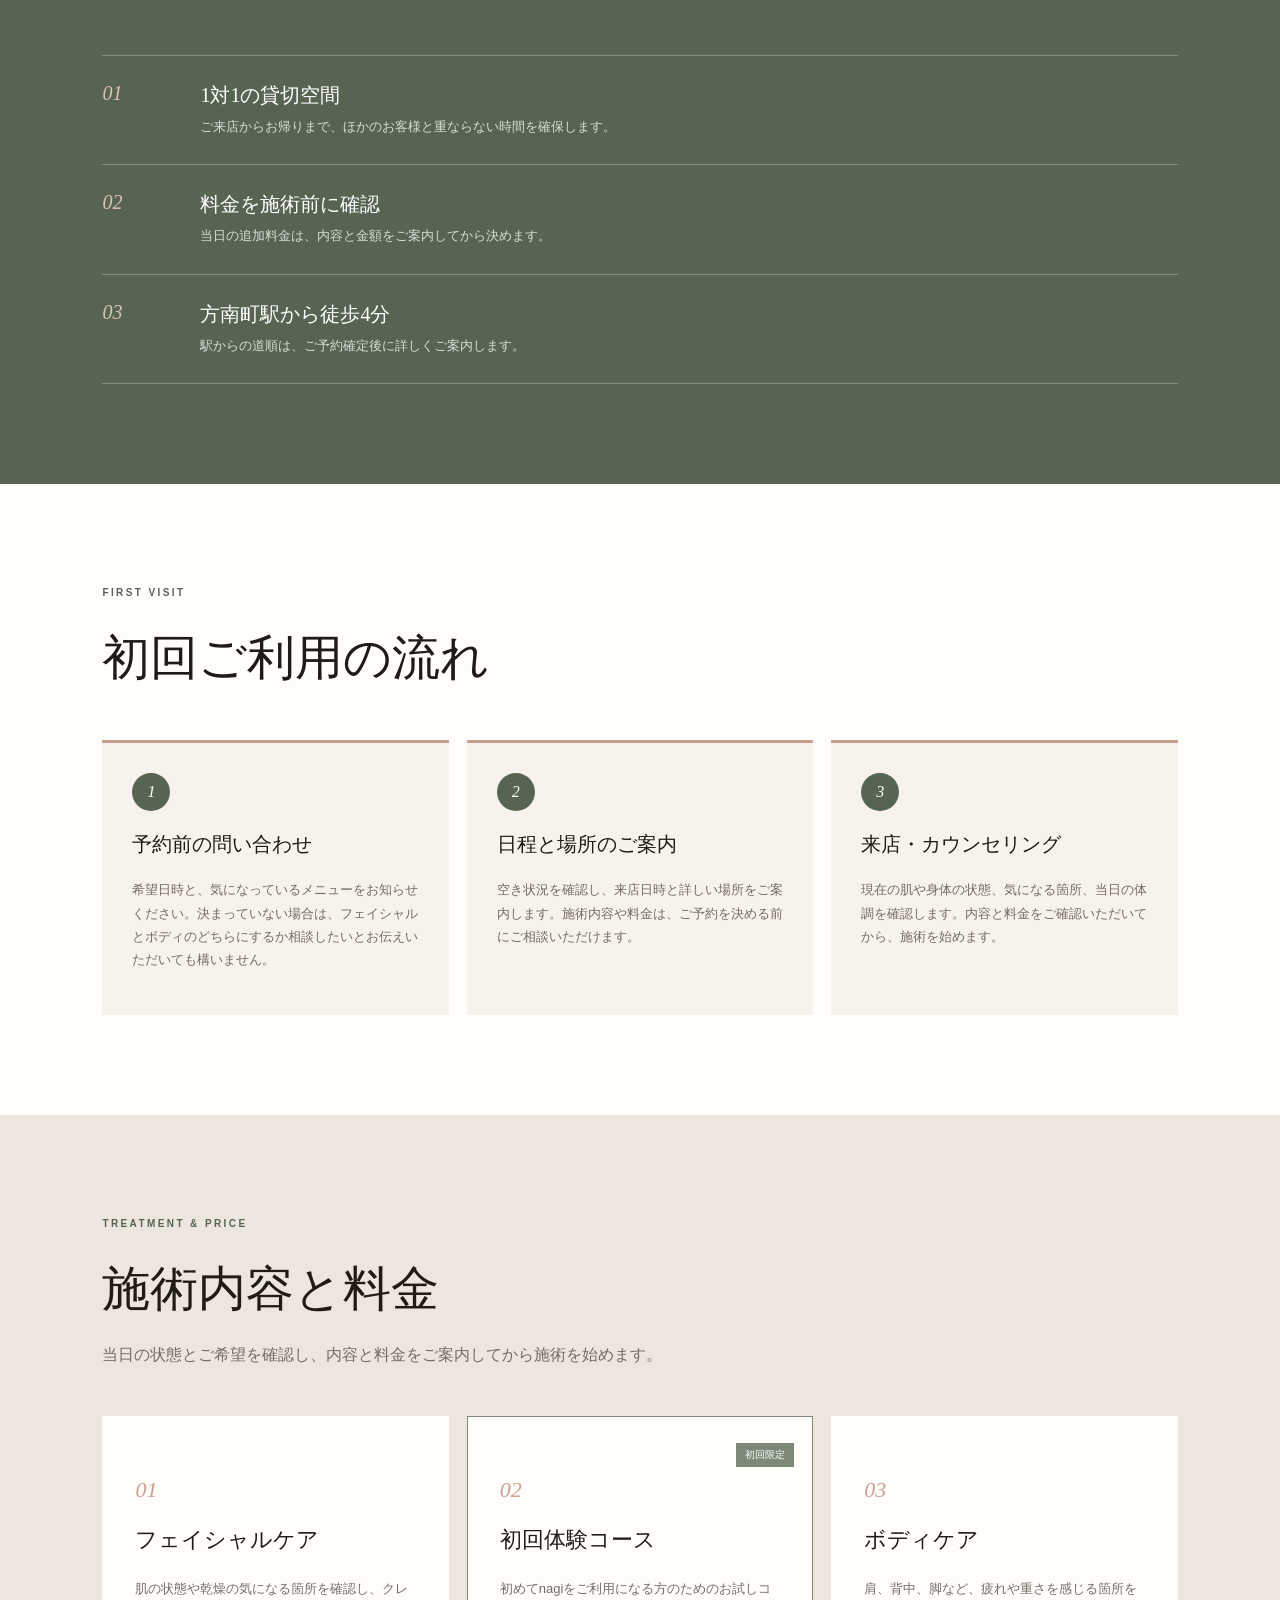
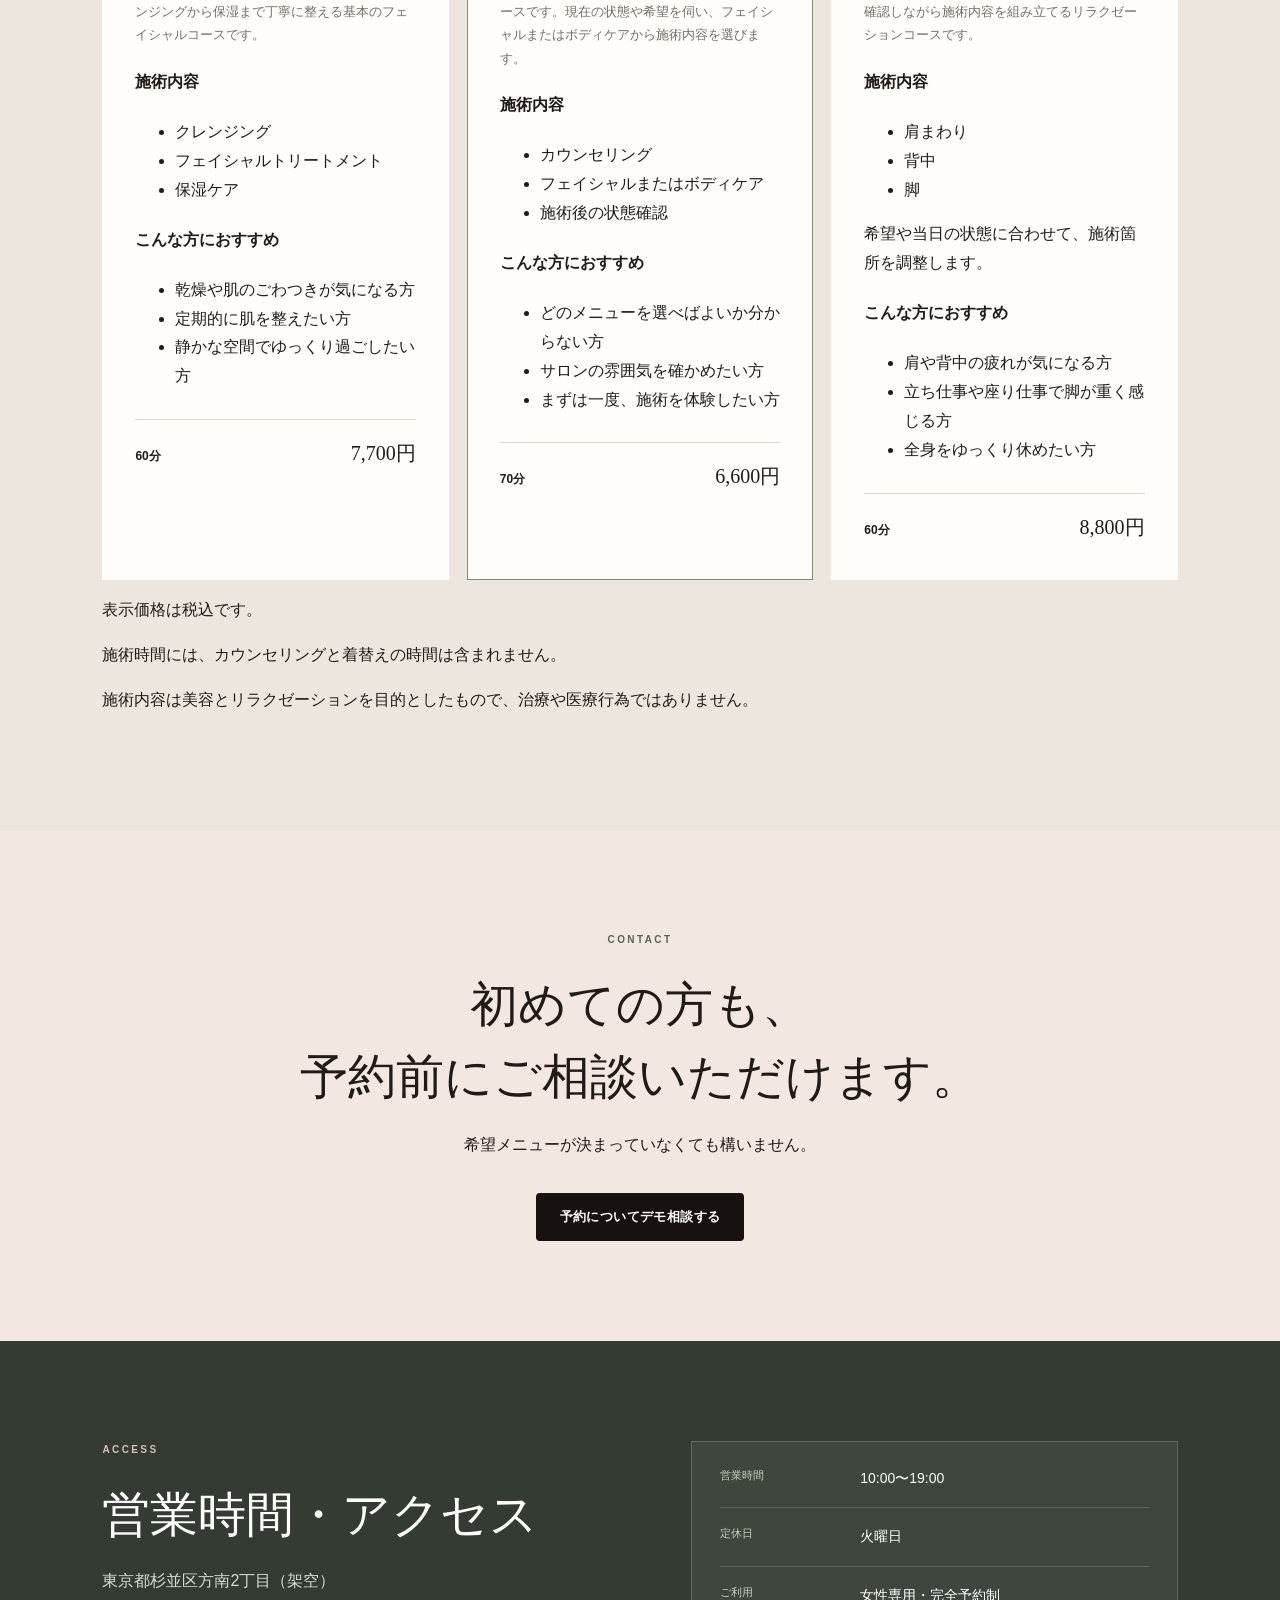
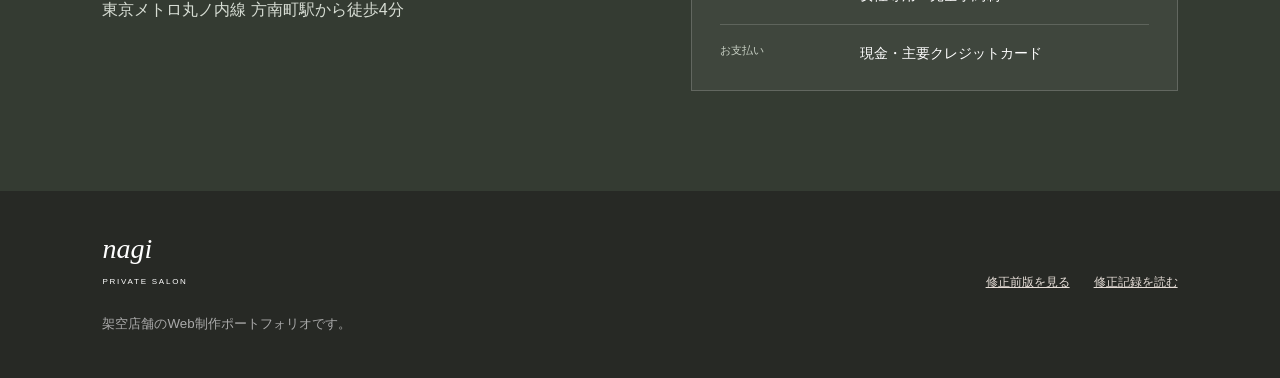
==== commit 913508f0: "Clarify salon services and course details" ====
--- a/index.html
+++ b/index.html
@@ -19,14 +19,15 @@
       <div class="hero-copy">
         <p class="eyebrow">WOMEN'S PRIVATE SALON / HONANCHO</p>
         <h1>慌ただしい毎日に、<br><em>静かな余白</em>を。</h1>
-        <p class="hero-lead">方南町の女性専用プライベートサロン。1日4組限定で、肌と身体の状態に合わせたケアをご案内します。</p>
+        <p class="hero-lead">方南町の女性専用プライベートサロン。フェイシャルとボディケアを中心に、肌と身体の状態に合わせた施術をご案内します。</p>
+        <ul class="hero-tags" aria-label="サロンの特徴"><li>フェイシャルケア</li><li>ボディケア</li><li>完全予約制・貸切</li></ul>
         <div class="hero-actions"><a class="button primary" href="#menu">料金を見る</a></div>
       </div>
     </section>
 
     <section class="section intro" id="concept">
-      <div><p class="section-label">CONCEPT</p><h2>相談しながら決められる、<br>小さな貸切サロン。</h2></div>
-      <div><p class="lead">nagiは、初めての方にも過ごし方が分かる、方南町のプライベートサロンです。</p><p>決まったコースを急いで選ぶのではなく、当日の状態と希望を確認してから施術内容を整えます。強い勧誘や回数券の販売は行いません。</p></div>
+      <div><p class="section-label">CONCEPT</p><h2>相談しながら決められる、<br>静かな貸切サロン。</h2></div>
+      <div class="concept-copy"><p class="lead">nagiは、フェイシャルケアとボディケアを行う、方南町の女性専用プライベートサロンです。</p><p>初めての方にも安心してお過ごしいただけるよう、当日の肌や身体の状態、ご希望を確認してから施術内容を決めます。</p><p>決まったコースを急いで選ぶ必要はありません。施術内容と料金をご案内し、ご納得いただいてから始めます。強い勧誘や回数券の販売は行いません。</p></div>
     </section>
 
     <section class="section reasons" id="reasons">
@@ -36,17 +37,39 @@
 
     <section class="section first" id="first">
       <div class="section-head"><p class="section-label">FIRST VISIT</p><h2>初回ご利用の流れ</h2></div>
-      <div class="steps"><article><span>1</span><h3>問い合わせ</h3><p>希望メニューと日時をお知らせください。</p></article><article><span>2</span><h3>日程の確認</h3><p>空き状況と場所をご返信します。</p></article><article><span>3</span><h3>来店・相談</h3><p>体調と希望を確認して施術を始めます。</p></article></div>
+      <div class="steps">
+        <article><span>1</span><h3>予約前の問い合わせ</h3><p>希望日時と、気になっているメニューをお知らせください。決まっていない場合は、フェイシャルとボディのどちらにするか相談したいとお伝えいただいても構いません。</p></article>
+        <article><span>2</span><h3>日程と場所のご案内</h3><p>空き状況を確認し、来店日時と詳しい場所をご案内します。施術内容や料金は、ご予約を決める前にご相談いただけます。</p></article>
+        <article><span>3</span><h3>来店・カウンセリング</h3><p>現在の肌や身体の状態、気になる箇所、当日の体調を確認します。内容と料金をご確認いただいてから、施術を始めます。</p></article>
+      </div>
     </section>
 
     <section class="section menu-section" id="menu">
-      <div class="section-head"><p class="section-label">TREATMENT &amp; PRICE</p><h2>施術内容と料金</h2><p>すべてカウンセリング・着替え時間を含まない施術時間です。</p></div>
+      <div class="section-head"><p class="section-label">TREATMENT &amp; PRICE</p><h2>施術内容と料金</h2><p>当日の状態とご希望を確認し、内容と料金をご案内してから施術を始めます。</p></div>
       <div class="menu-grid">
-        <article><p class="number">01</p><h3>フェイシャルケア</h3><p>クレンジングと保湿を中心に、肌の状態に合わせて整えます。</p><div class="price"><strong>60分</strong><span>7,700円</span></div></article>
-        <article class="featured"><p class="badge">初回おすすめ</p><p class="number">02</p><h3>初回体験コース</h3><p>カウンセリング後、フェイシャルまたはボディケアを選べます。</p><div class="price"><strong>70分</strong><span>6,600円</span></div></article>
-        <article><p class="number">03</p><h3>ボディケア</h3><p>肩・背中・脚から、気になる箇所を相談して組み立てます。</p><div class="price"><strong>60分</strong><span>8,800円</span></div></article>
+        <article>
+          <p class="number">01</p><h3>フェイシャルケア</h3>
+          <p class="course-summary">肌の状態や乾燥の気になる箇所を確認し、クレンジングから保湿まで丁寧に整える基本のフェイシャルコースです。</p>
+          <div class="course-block"><h4>施術内容</h4><ul class="treatment-list"><li>クレンジング</li><li>フェイシャルトリートメント</li><li>保湿ケア</li></ul></div>
+          <div class="course-block recommend"><h4>こんな方におすすめ</h4><ul><li>乾燥や肌のごわつきが気になる方</li><li>定期的に肌を整えたい方</li><li>静かな空間でゆっくり過ごしたい方</li></ul></div>
+          <div class="price"><strong>60分</strong><span>7,700円</span></div>
+        </article>
+        <article class="featured">
+          <p class="badge">初回限定</p><p class="number">02</p><h3>初回体験コース</h3>
+          <p class="course-summary">初めてnagiをご利用になる方のためのお試しコースです。現在の状態や希望を伺い、フェイシャルまたはボディケアから施術内容を選びます。</p>
+          <div class="course-block"><h4>施術内容</h4><ul class="treatment-list"><li>カウンセリング</li><li>フェイシャルまたはボディケア</li><li>施術後の状態確認</li></ul></div>
+          <div class="course-block recommend"><h4>こんな方におすすめ</h4><ul><li>どのメニューを選べばよいか分からない方</li><li>サロンの雰囲気を確かめたい方</li><li>まずは一度、施術を体験したい方</li></ul></div>
+          <div class="price"><strong>70分</strong><span>6,600円</span></div>
+        </article>
+        <article>
+          <p class="number">03</p><h3>ボディケア</h3>
+          <p class="course-summary">肩、背中、脚など、疲れや重さを感じる箇所を確認しながら施術内容を組み立てるリラクゼーションコースです。</p>
+          <div class="course-block"><h4>施術内容</h4><ul class="treatment-list"><li>肩まわり</li><li>背中</li><li>脚</li></ul><p class="course-note">希望や当日の状態に合わせて、施術箇所を調整します。</p></div>
+          <div class="course-block recommend"><h4>こんな方におすすめ</h4><ul><li>肩や背中の疲れが気になる方</li><li>立ち仕事や座り仕事で脚が重く感じる方</li><li>全身をゆっくり休めたい方</li></ul></div>
+          <div class="price"><strong>60分</strong><span>8,800円</span></div>
+        </article>
       </div>
-      <p class="note">表示価格は税込です。施術内容は美容・リラクゼーションを目的としたもので、医療行為ではありません。</p>
+      <div class="price-notes" aria-label="料金と施術についての注記"><p>表示価格は税込です。</p><p>施術時間には、カウンセリングと着替えの時間は含まれません。</p><p>施術内容は美容とリラクゼーションを目的としたもので、治療や医療行為ではありません。</p></div>
     </section>
 
     <section class="contact" id="contact">
--- a/style.css
+++ b/style.css
@@ -9,25 +9,26 @@
 .logo span,footer span{font-size:8px;letter-spacing:.22em}
 .site-header nav{display:flex;gap:28px;margin-left:auto}
 .site-header nav a{text-decoration:none;font-size:12px}
-.header-cta,.button{display:inline-flex;align-items:center;justify-content:center;min-height:48px;padding:12px 24px;border:0;text-decoration:none;font-weight:700;font-size:13px;letter-spacing:.03em;cursor:pointer}
+.header-cta,.button{display:inline-flex;align-items:center;justify-content:center;min-height:48px;padding:12px 24px;border:0;border-radius:4px;text-decoration:none;font-weight:700;font-size:13px;letter-spacing:.03em;cursor:pointer}
 .header-cta{background:var(--black);color:#fff}
-.hero{min-height:650px;display:grid;grid-template-columns:56% 44%;background:var(--cream)}
-.hero-copy{padding:105px 8vw 72px}
+.hero{min-height:650px;position:relative;isolation:isolate;display:flex;align-items:center;color:#fff;background:#2a160d url("assets/hero-salon-v2.jpg") 66% center/cover no-repeat;overflow:hidden}
+.hero:before{content:"";position:absolute;z-index:-1;inset:0;background:linear-gradient(90deg,rgba(18,10,6,.86) 0%,rgba(18,10,6,.7) 43%,rgba(18,10,6,.28) 72%,rgba(18,10,6,.18) 100%)}
+.hero-copy{width:min(720px,68%);padding:105px 8vw 92px}
 .eyebrow,.section-label{margin:0 0 20px;color:var(--sage-dark);font-size:10px;font-weight:700;letter-spacing:.24em}
+.hero .eyebrow{color:#e4cfc0}
 .hero h1{margin:0;font:400 clamp(40px,5vw,68px)/1.42 Georgia,"Yu Mincho",serif;letter-spacing:.04em}
-.hero h1 em{color:var(--sage-dark);font-style:normal}
-.hero-lead{max-width:610px;margin:28px 0;color:var(--muted)}
+.hero h1 em{color:#f3dfd0;font-style:normal}
+.hero-lead{max-width:590px;margin:28px 0;color:#f2ece7;text-shadow:0 1px 14px rgba(0,0,0,.35)}
 .hero-actions{display:flex;align-items:center;gap:24px}
 .primary{background:var(--black);color:#fff}
 .primary:hover{background:#000}
-.primary:focus-visible,.header-cta:focus-visible{outline:3px solid var(--rose);outline-offset:3px}
+.primary:focus-visible,.header-cta:focus-visible{outline:3px solid #f2d5c6;outline-offset:3px}
 .text-link{font-size:13px;text-underline-offset:5px}
 .quick-info{display:flex;gap:0;margin:50px 0 0;border-top:1px solid var(--line)}
 .quick-info div{padding:18px 28px 0 0;margin-right:28px;border-right:1px solid var(--line)}
 .quick-info div:last-child{border:0}
 .quick-info dt{font-size:10px;color:var(--muted)}
 .quick-info dd{margin:2px 0;font-size:13px;font-weight:700}
-.hero-art{position:relative;overflow:hidden;background:#2a160d url("assets/hero-salon-v2.jpg") center/cover no-repeat}
 .section{padding:100px 8vw}
 .intro{display:grid;grid-template-columns:1fr 1fr;gap:8vw;background:var(--paper)}
 h2{margin:0;font:400 clamp(31px,4vw,48px)/1.5 Georgia,"Yu Mincho",serif}
@@ -59,11 +60,12 @@
 .steps span{display:grid;place-items:center;width:38px;height:38px;border-radius:50%;background:var(--sage-dark);color:#fff;font:italic 16px Georgia,serif}
 .steps h3{font:20px Georgia,"Yu Mincho",serif}
 .steps p{font-size:13px;color:var(--muted)}
-.access{display:grid;grid-template-columns:1fr 1fr;gap:8vw;background:#343b32;color:#fff}
+.access{display:grid;grid-template-columns:minmax(0,1fr) minmax(320px,1fr);gap:8vw;background:#343b32;color:#fff}
 .access .section-label{color:#d8c2b8}
 .access p{color:#d7ddd4}
-.access dl{margin:0;border-top:1px solid #697165}
-.access dl div{display:grid;grid-template-columns:120px 1fr;padding:16px 0;border-bottom:1px solid #697165}
+.access dl{margin:0;padding:8px 28px;background:rgba(255,255,255,.055);border:1px solid rgba(255,255,255,.18)}
+.access dl div{display:grid;grid-template-columns:120px minmax(0,1fr);gap:20px;padding:16px 0;border-bottom:1px solid rgba(255,255,255,.16)}
+.access dl div:last-child{border-bottom:0}
 .access dt{font-size:11px;color:#c8d0c4}
 .access dd{margin:0;font-size:14px}
 .contact{text-align:center;padding:100px 20px;background:#f2e7e1}
@@ -82,8 +84,9 @@
 .site-header nav{order:3;width:100%;justify-content:space-between;gap:12px;border-top:1px solid var(--line);padding-top:10px}
 .site-header nav a{font-size:11px}
 .header-cta{margin-left:auto;min-height:44px;padding:10px 13px;font-size:11px}
-.hero{display:block;min-height:0}
-.hero-copy{padding:70px 22px 55px}
+.hero{display:flex;min-height:610px;align-items:flex-end;background-position:62% center}
+.hero:before{background:linear-gradient(180deg,rgba(18,10,6,.3) 0%,rgba(18,10,6,.56) 45%,rgba(18,10,6,.9) 100%)}
+.hero-copy{width:100%;padding:100px 22px 60px}
 .hero h1{font-size:39px}
 .hero-lead{font-size:14px}
 .hero-actions{display:block}
@@ -92,9 +95,6 @@
 .quick-info{display:grid;grid-template-columns:1fr 1fr;margin-top:35px}
 .quick-info div{padding:13px 10px 0 0;margin:0 10px 0 0}
 .quick-info div:last-child{grid-column:1/-1;margin-top:12px}
-.hero-art{height:280px}
-.sun{width:190px;height:190px}
-.leaf{height:270px}
 .section{padding:72px 22px}
 .intro,.access{display:block}
 .intro>div+div{margin-top:35px}
@@ -103,8 +103,10 @@
 .menu-grid,.steps{display:block}
 .menu-grid article,.steps article{margin-bottom:14px}
 .reasons li{grid-template-columns:42px 1fr;gap:12px}
-.access dl{margin-top:38px}
-.access dl div{grid-template-columns:95px 1fr}
+.access dl{margin-top:38px;padding:6px 18px}
+.access dl div{grid-template-columns:1fr;gap:2px;padding:14px 0}
+.access dt{font-size:10px}
+.access dd{font-size:15px}
 .contact{padding:72px 22px}
 .contact .button{width:100%;max-width:360px;min-height:52px}
 footer{display:block;padding:38px 22px}
